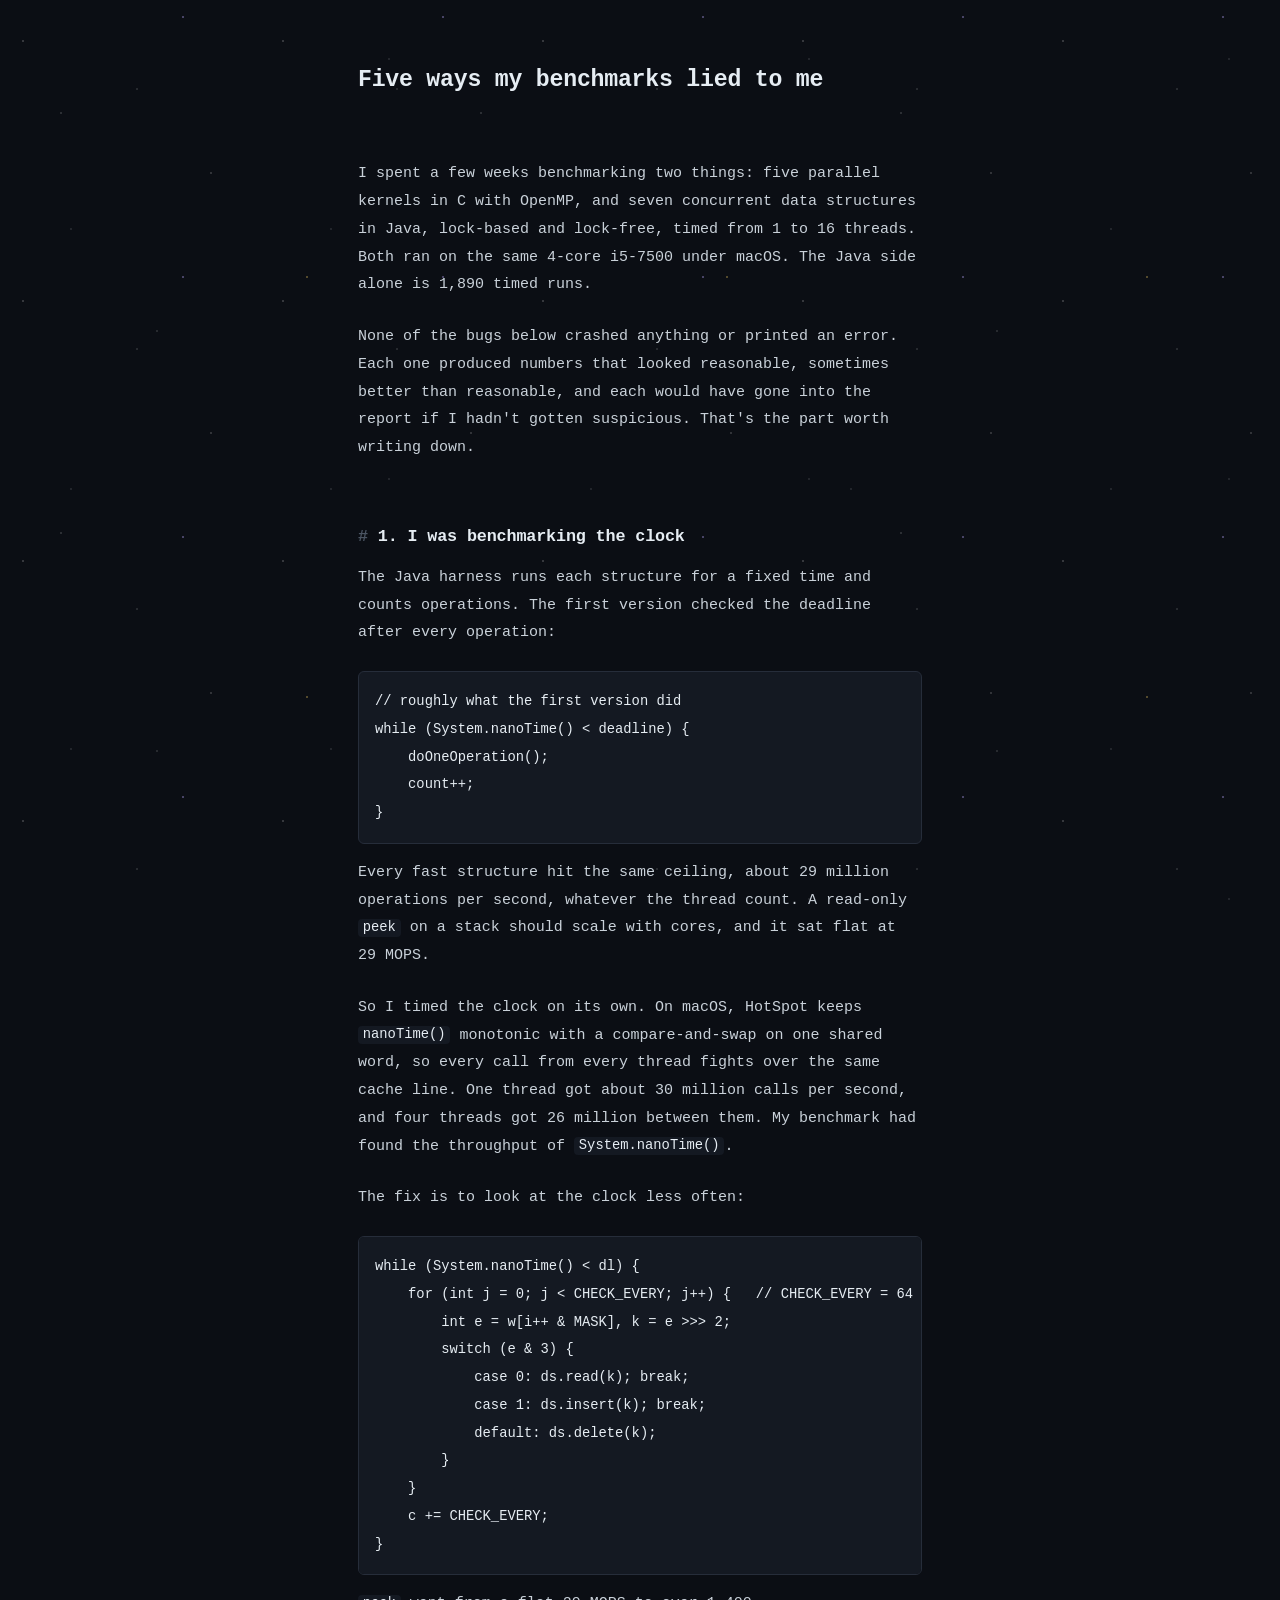
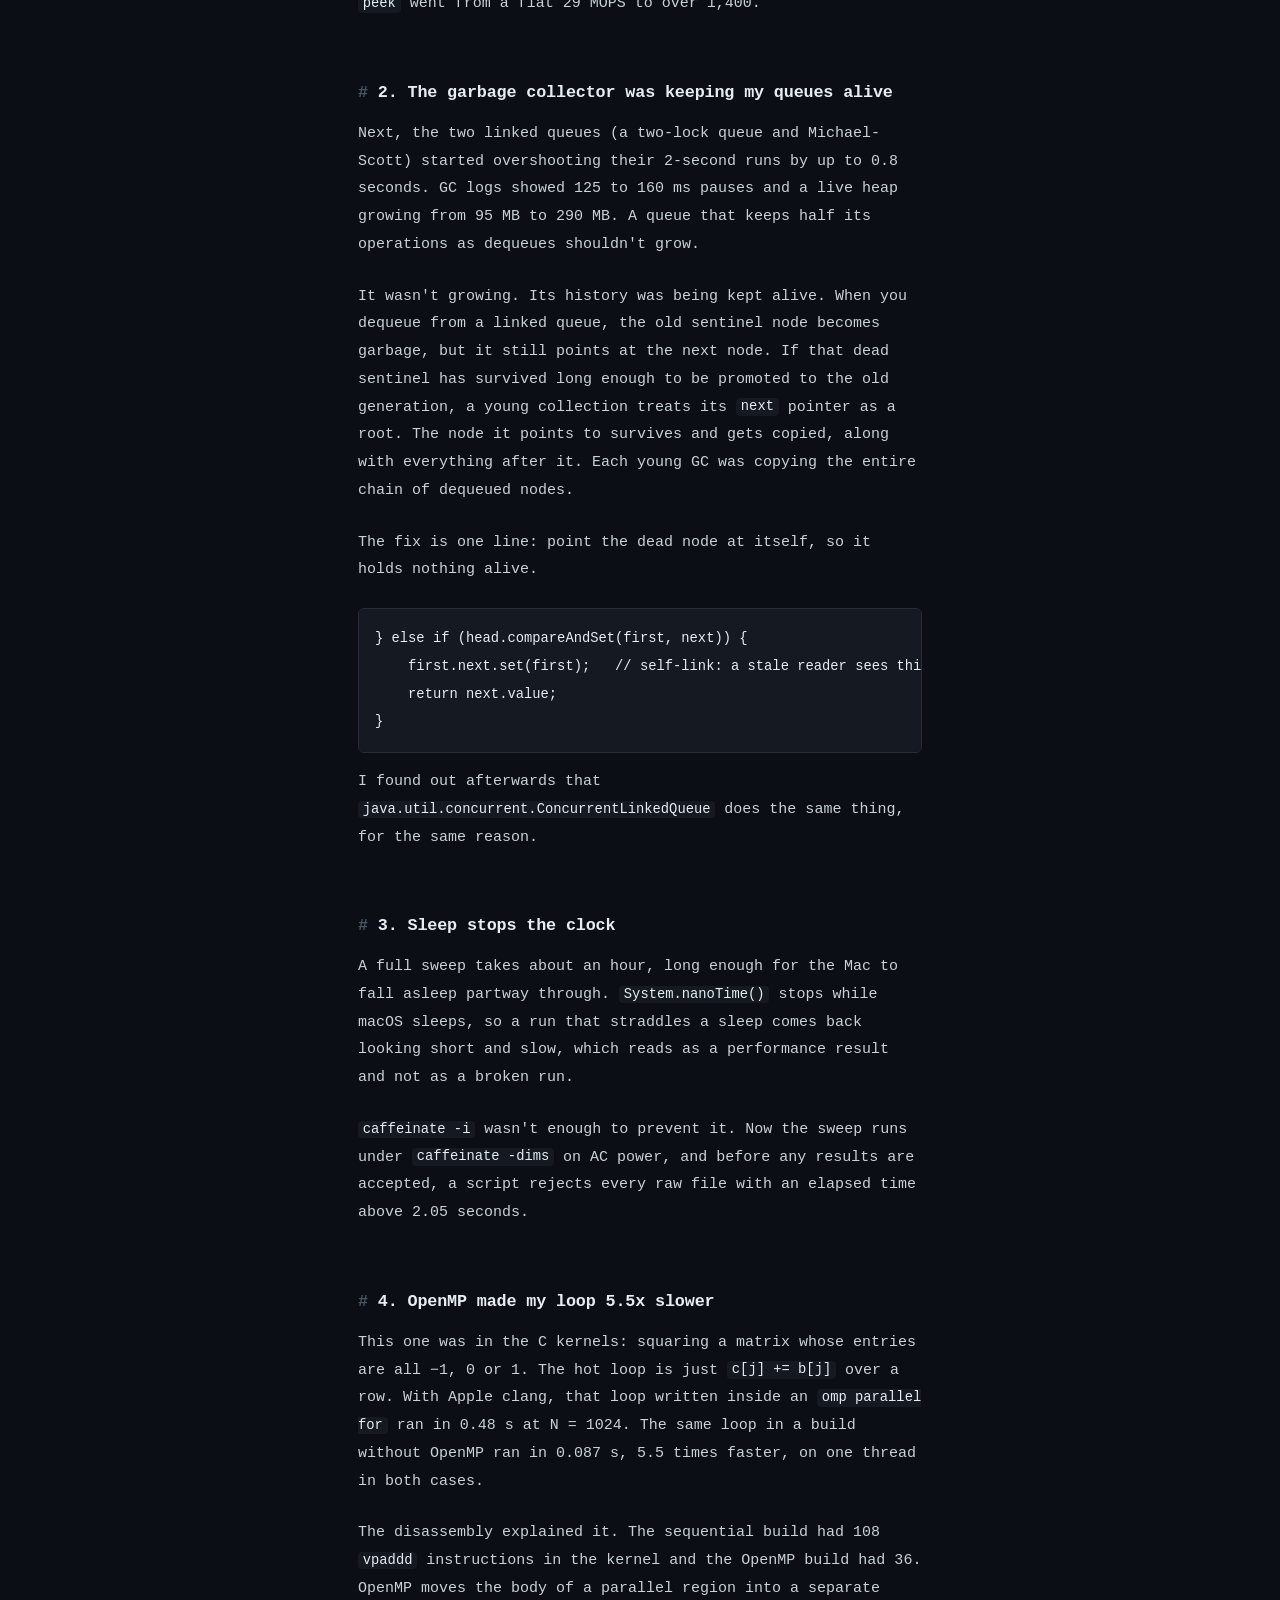
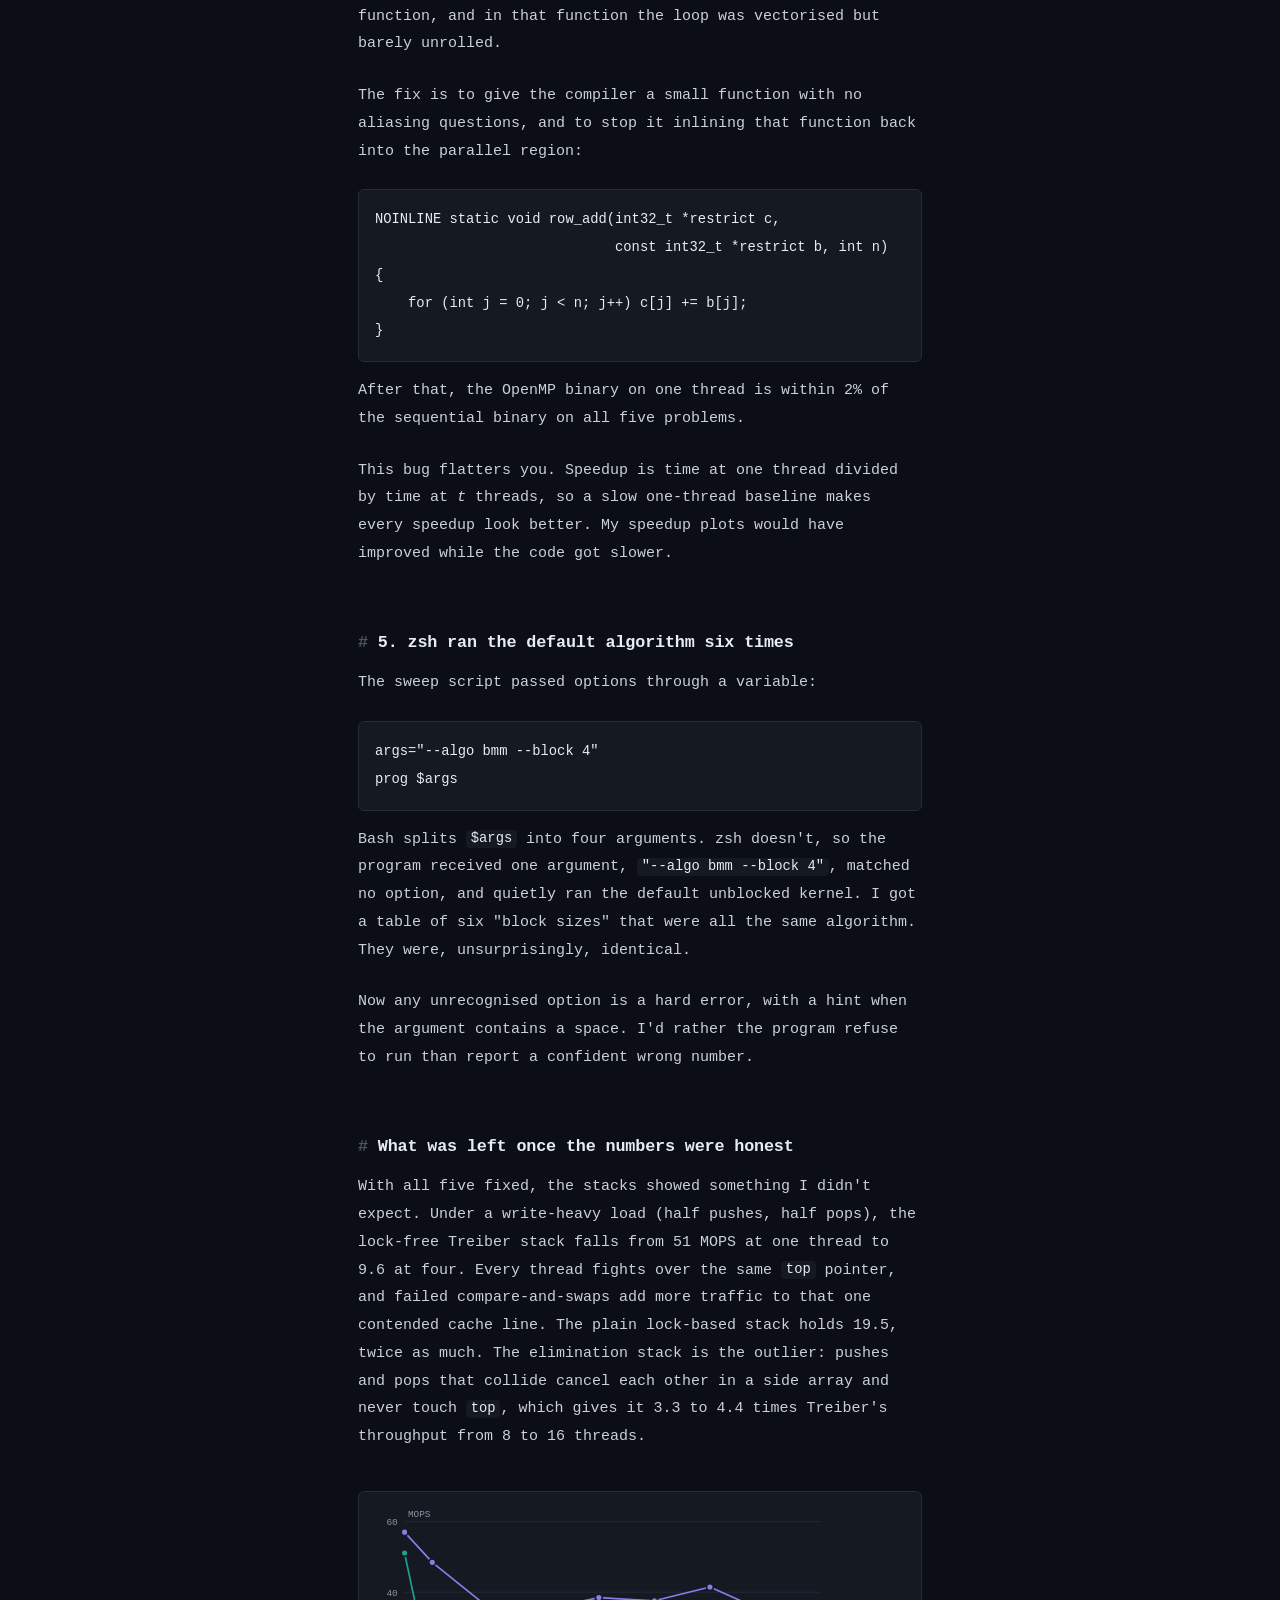
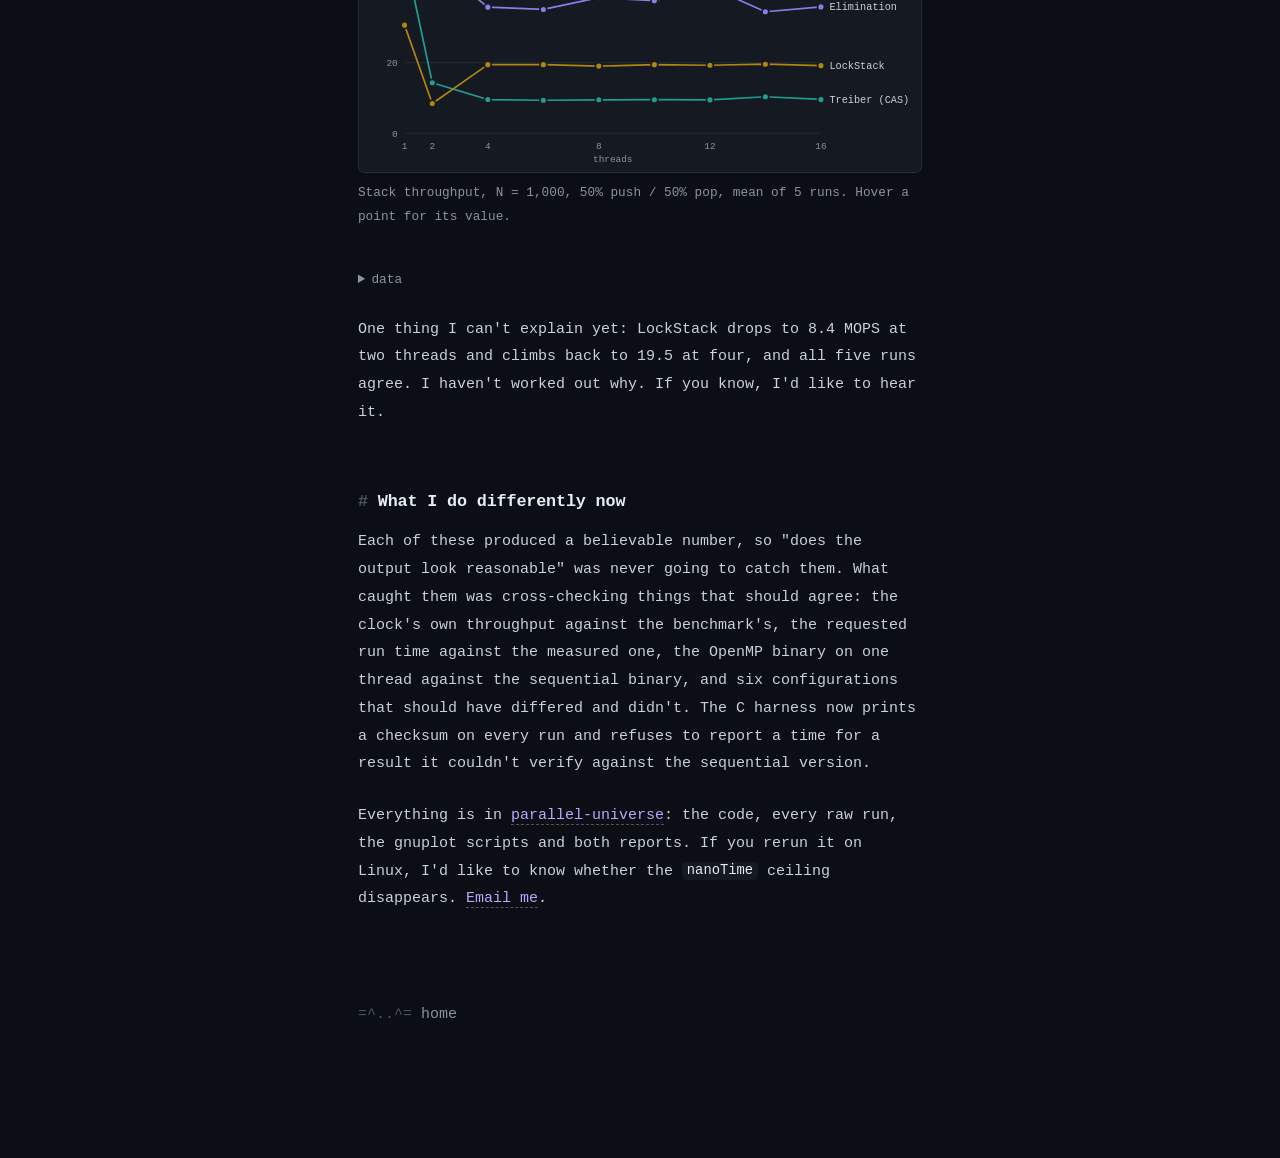
==== writing/benchmarks-lied/index.html @ b764c8d0 "rewrite posts from repos, add benchmarks post" ====
<!doctype html>
<html lang="en">
<head>
<meta charset="utf-8">
<meta name="viewport" content="width=device-width,initial-scale=1">
<title>Five ways my benchmarks lied to me</title>
<link rel="stylesheet" href="../../style.css">
</head>
<body>
<main><article>
<h1>Five ways my benchmarks lied to me</h1>
<p>I spent a few weeks benchmarking two things: five parallel kernels in C with OpenMP, and seven concurrent data structures in Java, lock-based and lock-free, timed from 1 to 16 threads. Both ran on the same 4-core i5-7500 under macOS. The Java side alone is 1,890 timed runs.</p>
<p>None of the bugs below crashed anything or printed an error. Each one produced numbers that looked reasonable, sometimes better than reasonable, and each would have gone into the report if I hadn't gotten suspicious. That's the part worth writing down.</p>

<h2>1. I was benchmarking the clock</h2>
<p>The Java harness runs each structure for a fixed time and counts operations. The first version checked the deadline after every operation:</p>
<pre><code>// roughly what the first version did
while (System.nanoTime() &lt; deadline) {
    doOneOperation();
    count++;
}</code></pre>
<p>Every fast structure hit the same ceiling, about 29 million operations per second, whatever the thread count. A read-only <code>peek</code> on a stack should scale with cores, and it sat flat at 29 MOPS.</p>
<p>So I timed the clock on its own. On macOS, HotSpot keeps <code>nanoTime()</code> monotonic with a compare-and-swap on one shared word, so every call from every thread fights over the same cache line. One thread got about 30 million calls per second, and four threads got 26 million between them. My benchmark had found the throughput of <code>System.nanoTime()</code>.</p>
<p>The fix is to look at the clock less often:</p>
<pre><code>while (System.nanoTime() &lt; dl) {
    for (int j = 0; j &lt; CHECK_EVERY; j++) {   // CHECK_EVERY = 64
        int e = w[i++ &amp; MASK], k = e &gt;&gt;&gt; 2;
        switch (e &amp; 3) {
            case 0: ds.read(k); break;
            case 1: ds.insert(k); break;
            default: ds.delete(k);
        }
    }
    c += CHECK_EVERY;
}</code></pre>
<p><code>peek</code> went from a flat 29 MOPS to over 1,400.</p>

<h2>2. The garbage collector was keeping my queues alive</h2>
<p>Next, the two linked queues (a two-lock queue and Michael-Scott) started overshooting their 2-second runs by up to 0.8 seconds. GC logs showed 125 to 160 ms pauses and a live heap growing from 95 MB to 290 MB. A queue that keeps half its operations as dequeues shouldn't grow.</p>
<p>It wasn't growing. Its history was being kept alive. When you dequeue from a linked queue, the old sentinel node becomes garbage, but it still points at the next node. If that dead sentinel has survived long enough to be promoted to the old generation, a young collection treats its <code>next</code> pointer as a root. The node it points to survives and gets copied, along with everything after it. Each young GC was copying the entire chain of dequeued nodes.</p>
<p>The fix is one line: point the dead node at itself, so it holds nothing alive.</p>
<pre><code>} else if (head.compareAndSet(first, next)) {
    first.next.set(first);   // self-link: a stale reader sees this and fails its head check
    return next.value;
}</code></pre>
<p>I found out afterwards that <code>java.util.concurrent.ConcurrentLinkedQueue</code> does the same thing, for the same reason.</p>

<h2>3. Sleep stops the clock</h2>
<p>A full sweep takes about an hour, long enough for the Mac to fall asleep partway through. <code>System.nanoTime()</code> stops while macOS sleeps, so a run that straddles a sleep comes back looking short and slow, which reads as a performance result and not as a broken run.</p>
<p><code>caffeinate -i</code> wasn't enough to prevent it. Now the sweep runs under <code>caffeinate -dims</code> on AC power, and before any results are accepted, a script rejects every raw file with an elapsed time above 2.05 seconds.</p>

<h2>4. OpenMP made my loop 5.5x slower</h2>
<p>This one was in the C kernels: squaring a matrix whose entries are all −1, 0 or 1. The hot loop is just <code>c[j] += b[j]</code> over a row. With Apple clang, that loop written inside an <code>omp parallel for</code> ran in 0.48 s at N = 1024. The same loop in a build without OpenMP ran in 0.087 s, 5.5 times faster, on one thread in both cases.</p>
<p>The disassembly explained it. The sequential build had 108 <code>vpaddd</code> instructions in the kernel and the OpenMP build had 36. OpenMP moves the body of a parallel region into a separate function, and in that function the loop was vectorised but barely unrolled.</p>
<p>The fix is to give the compiler a small function with no aliasing questions, and to stop it inlining that function back into the parallel region:</p>
<pre><code>NOINLINE static void row_add(int32_t *restrict c,
                             const int32_t *restrict b, int n)
{
    for (int j = 0; j &lt; n; j++) c[j] += b[j];
}</code></pre>
<p>After that, the OpenMP binary on one thread is within 2% of the sequential binary on all five problems.</p>
<p>This bug flatters you. Speedup is time at one thread divided by time at <em>t</em> threads, so a slow one-thread baseline makes every speedup look better. My speedup plots would have improved while the code got slower.</p>

<h2>5. zsh ran the default algorithm six times</h2>
<p>The sweep script passed options through a variable:</p>
<pre><code>args="--algo bmm --block 4"
prog $args</code></pre>
<p>Bash splits <code>$args</code> into four arguments. zsh doesn't, so the program received one argument, <code>"--algo bmm --block 4"</code>, matched no option, and quietly ran the default unblocked kernel. I got a table of six "block sizes" that were all the same algorithm. They were, unsurprisingly, identical.</p>
<p>Now any unrecognised option is a hard error, with a hint when the argument contains a space. I'd rather the program refuse to run than report a confident wrong number.</p>

<h2>What was left once the numbers were honest</h2>
<p>With all five fixed, the stacks showed something I didn't expect. Under a write-heavy load (half pushes, half pops), the lock-free Treiber stack falls from 51 MOPS at one thread to 9.6 at four. Every thread fights over the same <code>top</code> pointer, and failed compare-and-swaps add more traffic to that one contended cache line. The plain lock-based stack holds 19.5, twice as much. The elimination stack is the outlier: pushes and pops that collide cancel each other in a side array and never touch <code>top</code>, which gives it 3.3 to 4.4 times Treiber's throughput from 8 to 16 threads.</p>
<figure class="chart">
<svg viewBox="0 0 640 300" role="img" aria-labelledby="ct"><title id="ct">Throughput in MOPS against thread count, N = 1000, 50% push 50% pop</title>
<line x1="44" x2="532" y1="264.0" y2="264.0" class="g"/><text x="36" y="268.0" text-anchor="end" class="ax">0</text>
<line x1="44" x2="532" y1="181.3" y2="181.3" class="g"/><text x="36" y="185.3" text-anchor="end" class="ax">20</text>
<line x1="44" x2="532" y1="98.7" y2="98.7" class="g"/><text x="36" y="102.7" text-anchor="end" class="ax">40</text>
<line x1="44" x2="532" y1="16.0" y2="16.0" class="g"/><text x="36" y="20.0" text-anchor="end" class="ax">60</text>
<text x="44.0" y="282" text-anchor="middle" class="ax">1</text>
<text x="76.5" y="282" text-anchor="middle" class="ax">2</text>
<text x="141.6" y="282" text-anchor="middle" class="ax">4</text>
<text x="271.7" y="282" text-anchor="middle" class="ax">8</text>
<text x="401.9" y="282" text-anchor="middle" class="ax">12</text>
<text x="532.0" y="282" text-anchor="middle" class="ax">16</text>
<text x="288" y="298" text-anchor="middle" class="ax">threads</text>
<text x="48" y="10" class="ax">MOPS</text>
<polyline fill="none" stroke="#1f9e8f" stroke-width="2" stroke-linejoin="round" points="44.0,52.7 76.5,204.8 141.6,224.5 206.7,225.3 271.7,224.8 336.8,224.7 401.9,224.9 466.9,221.2 532.0,224.4"/>
<circle cx="44.0" cy="52.7" r="4" fill="#1f9e8f" stroke="#141922" stroke-width="2"><title>Treiber (CAS), 1 threads: 51.1 MOPS</title></circle>
<circle cx="76.5" cy="204.8" r="4" fill="#1f9e8f" stroke="#141922" stroke-width="2"><title>Treiber (CAS), 2 threads: 14.3 MOPS</title></circle>
<circle cx="141.6" cy="224.5" r="4" fill="#1f9e8f" stroke="#141922" stroke-width="2"><title>Treiber (CAS), 4 threads: 9.6 MOPS</title></circle>
<circle cx="206.7" cy="225.3" r="4" fill="#1f9e8f" stroke="#141922" stroke-width="2"><title>Treiber (CAS), 6 threads: 9.4 MOPS</title></circle>
<circle cx="271.7" cy="224.8" r="4" fill="#1f9e8f" stroke="#141922" stroke-width="2"><title>Treiber (CAS), 8 threads: 9.5 MOPS</title></circle>
<circle cx="336.8" cy="224.7" r="4" fill="#1f9e8f" stroke="#141922" stroke-width="2"><title>Treiber (CAS), 10 threads: 9.5 MOPS</title></circle>
<circle cx="401.9" cy="224.9" r="4" fill="#1f9e8f" stroke="#141922" stroke-width="2"><title>Treiber (CAS), 12 threads: 9.5 MOPS</title></circle>
<circle cx="466.9" cy="221.2" r="4" fill="#1f9e8f" stroke="#141922" stroke-width="2"><title>Treiber (CAS), 14 threads: 10.3 MOPS</title></circle>
<circle cx="532.0" cy="224.4" r="4" fill="#1f9e8f" stroke="#141922" stroke-width="2"><title>Treiber (CAS), 16 threads: 9.6 MOPS</title></circle>
<text x="542.0" y="228.4" class="dl">Treiber (CAS)</text>
<polyline fill="none" stroke="#b0860f" stroke-width="2" stroke-linejoin="round" points="44.0,137.3 76.5,229.2 141.6,183.6 206.7,183.6 271.7,185.3 336.8,183.6 401.9,184.3 466.9,183.1 532.0,184.8"/>
<circle cx="44.0" cy="137.3" r="4" fill="#b0860f" stroke="#141922" stroke-width="2"><title>LockStack, 1 threads: 30.7 MOPS</title></circle>
<circle cx="76.5" cy="229.2" r="4" fill="#b0860f" stroke="#141922" stroke-width="2"><title>LockStack, 2 threads: 8.4 MOPS</title></circle>
<circle cx="141.6" cy="183.6" r="4" fill="#b0860f" stroke="#141922" stroke-width="2"><title>LockStack, 4 threads: 19.5 MOPS</title></circle>
<circle cx="206.7" cy="183.6" r="4" fill="#b0860f" stroke="#141922" stroke-width="2"><title>LockStack, 6 threads: 19.5 MOPS</title></circle>
<circle cx="271.7" cy="185.3" r="4" fill="#b0860f" stroke="#141922" stroke-width="2"><title>LockStack, 8 threads: 19.0 MOPS</title></circle>
<circle cx="336.8" cy="183.6" r="4" fill="#b0860f" stroke="#141922" stroke-width="2"><title>LockStack, 10 threads: 19.5 MOPS</title></circle>
<circle cx="401.9" cy="184.3" r="4" fill="#b0860f" stroke="#141922" stroke-width="2"><title>LockStack, 12 threads: 19.3 MOPS</title></circle>
<circle cx="466.9" cy="183.1" r="4" fill="#b0860f" stroke="#141922" stroke-width="2"><title>LockStack, 14 threads: 19.6 MOPS</title></circle>
<circle cx="532.0" cy="184.8" r="4" fill="#b0860f" stroke="#141922" stroke-width="2"><title>LockStack, 16 threads: 19.2 MOPS</title></circle>
<text x="542.0" y="188.8" class="dl">LockStack</text>
<polyline fill="none" stroke="#8f7be8" stroke-width="2" stroke-linejoin="round" points="44.0,28.3 76.5,63.7 141.6,116.2 206.7,118.9 271.7,105.0 336.8,108.7 401.9,92.6 466.9,121.6 532.0,115.9"/>
<circle cx="44.0" cy="28.3" r="4" fill="#8f7be8" stroke="#141922" stroke-width="2"><title>Elimination, 1 threads: 57.0 MOPS</title></circle>
<circle cx="76.5" cy="63.7" r="4" fill="#8f7be8" stroke="#141922" stroke-width="2"><title>Elimination, 2 threads: 48.5 MOPS</title></circle>
<circle cx="141.6" cy="116.2" r="4" fill="#8f7be8" stroke="#141922" stroke-width="2"><title>Elimination, 4 threads: 35.8 MOPS</title></circle>
<circle cx="206.7" cy="118.9" r="4" fill="#8f7be8" stroke="#141922" stroke-width="2"><title>Elimination, 6 threads: 35.1 MOPS</title></circle>
<circle cx="271.7" cy="105.0" r="4" fill="#8f7be8" stroke="#141922" stroke-width="2"><title>Elimination, 8 threads: 38.5 MOPS</title></circle>
<circle cx="336.8" cy="108.7" r="4" fill="#8f7be8" stroke="#141922" stroke-width="2"><title>Elimination, 10 threads: 37.6 MOPS</title></circle>
<circle cx="401.9" cy="92.6" r="4" fill="#8f7be8" stroke="#141922" stroke-width="2"><title>Elimination, 12 threads: 41.5 MOPS</title></circle>
<circle cx="466.9" cy="121.6" r="4" fill="#8f7be8" stroke="#141922" stroke-width="2"><title>Elimination, 14 threads: 34.4 MOPS</title></circle>
<circle cx="532.0" cy="115.9" r="4" fill="#8f7be8" stroke="#141922" stroke-width="2"><title>Elimination, 16 threads: 35.8 MOPS</title></circle>
<text x="542.0" y="119.9" class="dl">Elimination</text>
</svg>
<figcaption>Stack throughput, N = 1,000, 50% push / 50% pop, mean of 5 runs. Hover a point for its value.</figcaption>
</figure>
<details><summary>data</summary>
<table><tr><th>threads</th><th>Treiber (CAS)</th><th>LockStack</th><th>Elimination</th></tr>
<tr><td>1</td><td>51.1</td><td>30.7</td><td>57.0</td></tr>
<tr><td>2</td><td>14.3</td><td>8.4</td><td>48.5</td></tr>
<tr><td>4</td><td>9.6</td><td>19.5</td><td>35.8</td></tr>
<tr><td>6</td><td>9.4</td><td>19.5</td><td>35.1</td></tr>
<tr><td>8</td><td>9.5</td><td>19.0</td><td>38.5</td></tr>
<tr><td>10</td><td>9.5</td><td>19.5</td><td>37.6</td></tr>
<tr><td>12</td><td>9.5</td><td>19.3</td><td>41.5</td></tr>
<tr><td>14</td><td>10.3</td><td>19.6</td><td>34.4</td></tr>
<tr><td>16</td><td>9.6</td><td>19.2</td><td>35.8</td></tr>
</table>
</details>
<p>One thing I can't explain yet: LockStack drops to 8.4 MOPS at two threads and climbs back to 19.5 at four, and all five runs agree. I haven't worked out why. If you know, I'd like to hear it.</p>

<h2>What I do differently now</h2>
<p>Each of these produced a believable number, so "does the output look reasonable" was never going to catch them. What caught them was cross-checking things that should agree: the clock's own throughput against the benchmark's, the requested run time against the measured one, the OpenMP binary on one thread against the sequential binary, and six configurations that should have differed and didn't. The C harness now prints a checksum on every run and refuses to report a time for a result it couldn't verify against the sequential version.</p>
<p>Everything is in <a href="https://github.com/brightyorcerf/parallel-universe">parallel-universe</a>: the code, every raw run, the gnuplot scripts and both reports. If you rerun it on Linux, I'd like to know whether the <code>nanoTime</code> ceiling disappears. <a href="mailto:thetejaansh@gmail.com">Email me</a>.</p>
<a class="back" href="../../">home</a>
</article></main>
</body>
</html>
---- style.css ----
:root{
  --void:#0b0e14;--panel:#141922;--rule:#262d3a;
  --ink:#c9d1d9;--quiet:#8b949e;--faint:#4b5563;
  --link:#b9a7ff;--star:#f2cc60;
  --mono:ui-monospace,SFMono-Regular,"JetBrains Mono",Menlo,Consolas,monospace;
  --space-1:.5rem;--space-2:1rem;--space-3:1.5rem;--space-4:2.5rem;--space-5:4rem;
  color-scheme:dark;
}
*{box-sizing:border-box}
html{background:var(--void)}
body{max-width:68ch;margin:0 auto;padding:var(--space-5) var(--space-3) calc(var(--space-5)*2);color:var(--ink);font:15px/1.85 var(--mono)}
::selection{background:var(--link);color:var(--void)}

/* starfield: two tiled dot layers, slow twinkle */
body::before,body::after{content:"";position:fixed;inset:0;z-index:-1;pointer-events:none}
body::before{
  background-image:
    radial-gradient(1px 1px at 23px 41px,#fff9,transparent),
    radial-gradient(1px 1px at 137px 89px,#fff6,transparent),
    radial-gradient(1px 1px at 211px 173px,#fff8,transparent),
    radial-gradient(1px 1px at 71px 229px,#fff5,transparent),
    radial-gradient(1.5px 1.5px at 183px 17px,#b9a7ffaa,transparent);
  background-size:260px 260px;animation:twinkle 7s ease-in-out infinite alternate}
body::after{
  background-image:
    radial-gradient(1px 1px at 61px 113px,#fff7,transparent),
    radial-gradient(1.5px 1.5px at 307px 277px,#f2cc6099,transparent),
    radial-gradient(1px 1px at 389px 59px,#fff5,transparent),
    radial-gradient(1px 1px at 157px 331px,#fff6,transparent);
  background-size:420px 420px;animation:twinkle 11s ease-in-out -4s infinite alternate}
@keyframes twinkle{from{opacity:.35}to{opacity:1}}

a{color:var(--link);text-decoration:none;border-bottom:1px dashed var(--faint)}
a:hover{color:var(--star);border-bottom-color:var(--star)}
a:focus-visible{outline:1px solid var(--star);outline-offset:3px}
p{margin:0 0 var(--space-3)}
h1,h2,h3{font-weight:600;line-height:1.3;letter-spacing:-.01em;color:#e6edf3}
h1{margin:0 0 var(--space-5);font-size:1.45rem;line-height:1.4}
h2{margin:var(--space-5) 0 var(--space-2);font-size:1.05rem}
h2:before{content:"# ";color:var(--faint)}
ul,ol{padding-left:var(--space-3)}
li{margin:0 0 var(--space-2)}
li::marker{color:var(--faint)}

/* home */
.sky{margin:0 0 var(--space-5);padding:var(--space-4) var(--space-3);background:var(--panel);border:1px solid var(--rule);border-radius:8px;overflow:hidden;font-size:min(8.6px,1.35vw);line-height:1.25;color:var(--ink)}
.star{color:var(--star);text-shadow:0 0 6px var(--star);animation:twinkle 2.4s ease-in-out infinite alternate}
.home h1{font-size:1.6rem;margin-bottom:var(--space-2)}
.home h2{margin-top:var(--space-5)}
.home h1:before{content:"~/";color:var(--faint)}
.links{display:flex;flex-wrap:wrap;gap:var(--space-1) var(--space-3);margin-bottom:var(--space-5)}
.home ol{list-style:none;margin:var(--space-1) 0 var(--space-3);padding:0}
.home li{display:grid;grid-template-columns:auto minmax(0,1fr) auto;gap:var(--space-2);align-items:baseline;margin:var(--space-3) 0}
.home li:before{content:"✦";color:var(--faint);font-size:.7em}
.home li a{justify-self:start}
.home li:hover:before{color:var(--star)}
.date{color:var(--quiet);white-space:nowrap;font-size:.85em;font-variant-numeric:tabular-nums}

/* articles */
code,pre{font-family:var(--mono)}
code{font-size:.92em;color:#e6edf3;background:var(--panel);padding:.1em .35em;border-radius:4px}
pre{overflow:auto;padding:var(--space-2);background:var(--panel);border:1px solid var(--rule);border-radius:6px}
pre code{background:none;padding:0}
table{border-collapse:collapse;margin:var(--space-3) 0 var(--space-4);width:100%;font-size:.92em}
th,td{text-align:left;padding:.6em .8em;border-bottom:1px solid var(--rule)}
th{color:var(--quiet);font-weight:400}
td{font-variant-numeric:tabular-nums}
blockquote{margin:var(--space-3) 0;padding-left:var(--space-2);border-left:2px solid var(--link);color:var(--quiet)}
hr{border:0;border-top:1px dashed var(--rule);margin:var(--space-4) 0}
.back{display:inline-block;margin-top:var(--space-5);color:var(--quiet);border:0}
.back:before{content:"=^..^=  ";color:var(--faint)}

/* charts */
figure{margin:var(--space-4) 0}
.chart svg{display:block;width:100%;height:auto;background:var(--panel);border:1px solid var(--rule);border-radius:6px;padding:var(--space-2) var(--space-1) var(--space-1)}
.chart .g{stroke:var(--rule);stroke-width:1}
.chart .ax{fill:var(--quiet);font:11px var(--mono)}
.chart .dl{fill:var(--ink);font:12px var(--mono)}
.chart circle:hover{r:6}
figcaption{margin-top:var(--space-1);color:var(--quiet);font-size:.85em}
details{margin:0 0 var(--space-3)}
summary{cursor:pointer;color:var(--quiet);font-size:.85em}
summary:hover{color:var(--star)}

@media(max-width:640px){
  :root{--space-4:2rem;--space-5:3rem}
  body{padding:var(--space-5) 1.25rem var(--space-5);font-size:14px;line-height:1.8}
  .sky{margin-bottom:var(--space-4);padding:var(--space-3) var(--space-1);font-size:1.4vw;border-radius:6px}
  .links{margin-bottom:var(--space-4)}
  h1{margin-bottom:var(--space-4);font-size:1.25rem}
  .home li{grid-template-columns:auto minmax(0,1fr);row-gap:.15rem;margin:var(--space-3) 0}
  .date{grid-column:2}
  th,td{padding:.5em .5em}
  pre{font-size:12px}
  table{display:block;overflow-x:auto;white-space:nowrap}
}
@media(prefers-reduced-motion:reduce){
  body::before,body::after,.star{animation:none}
}
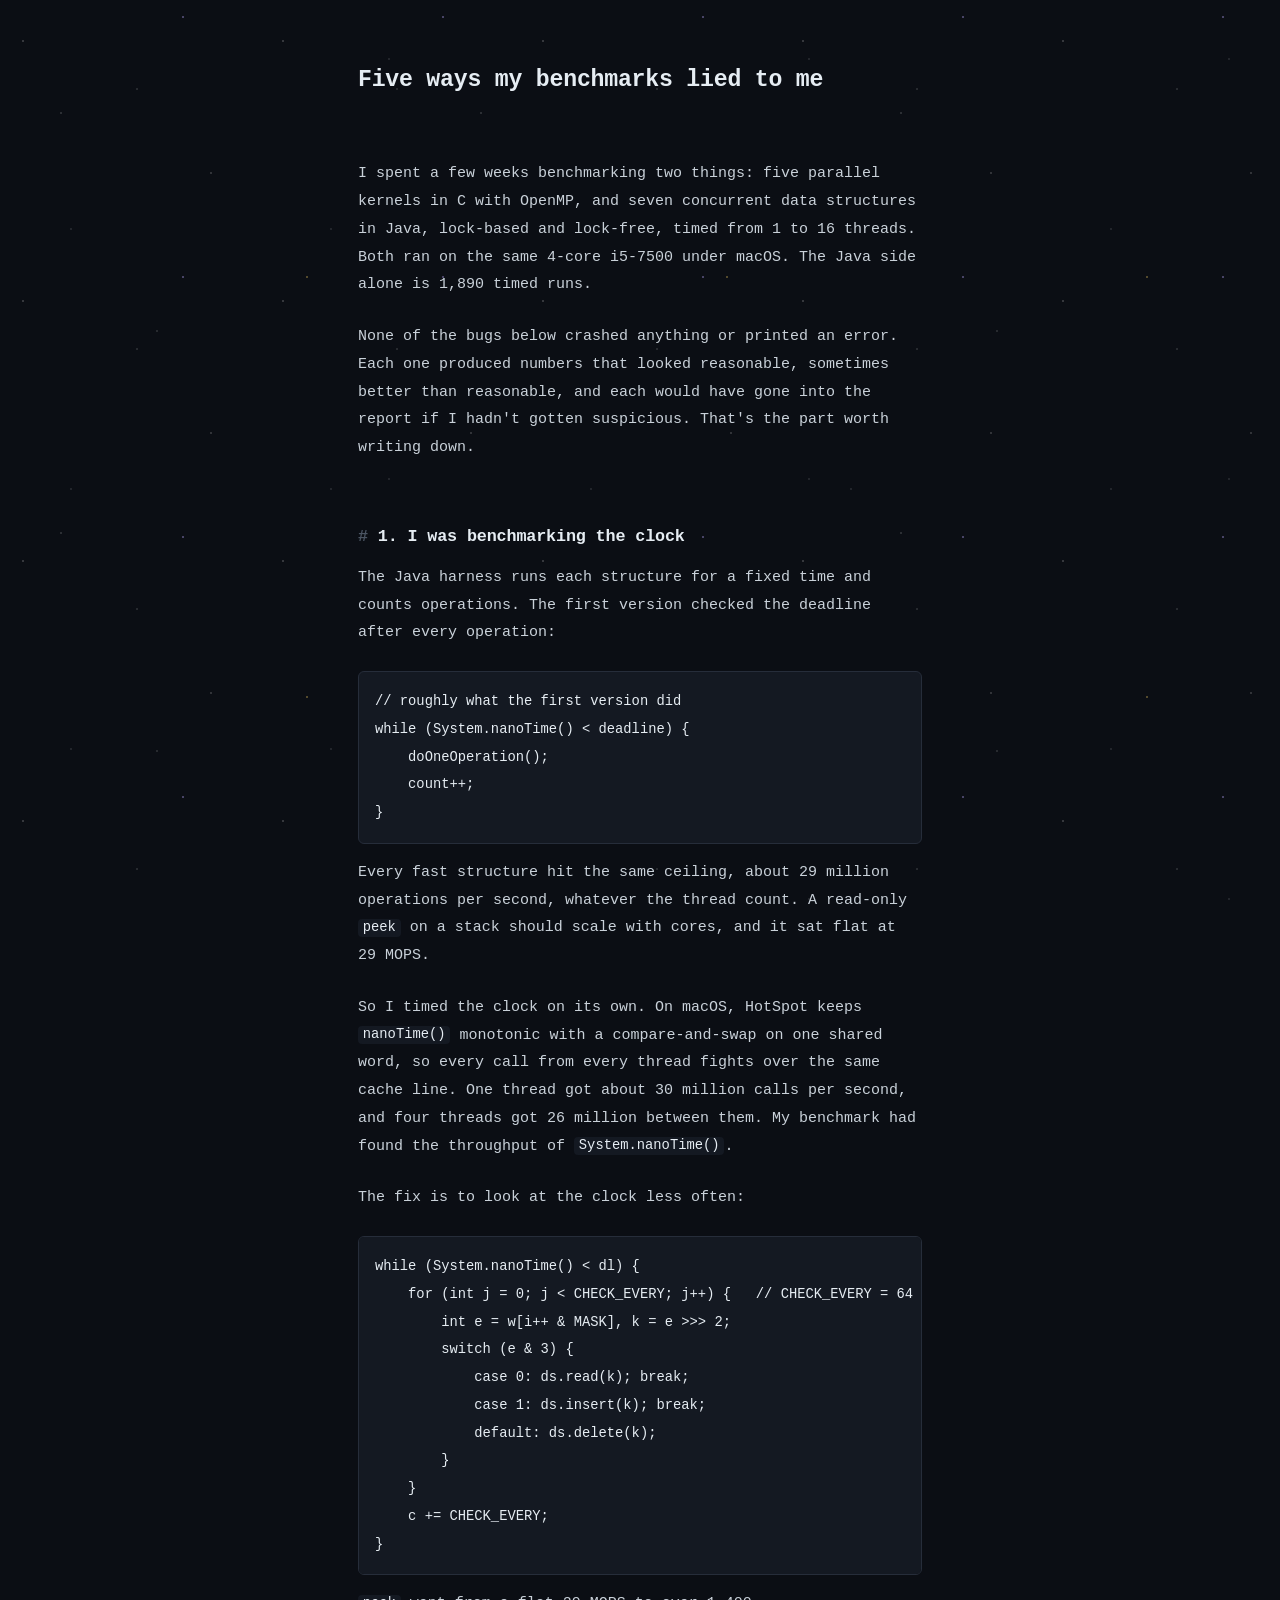
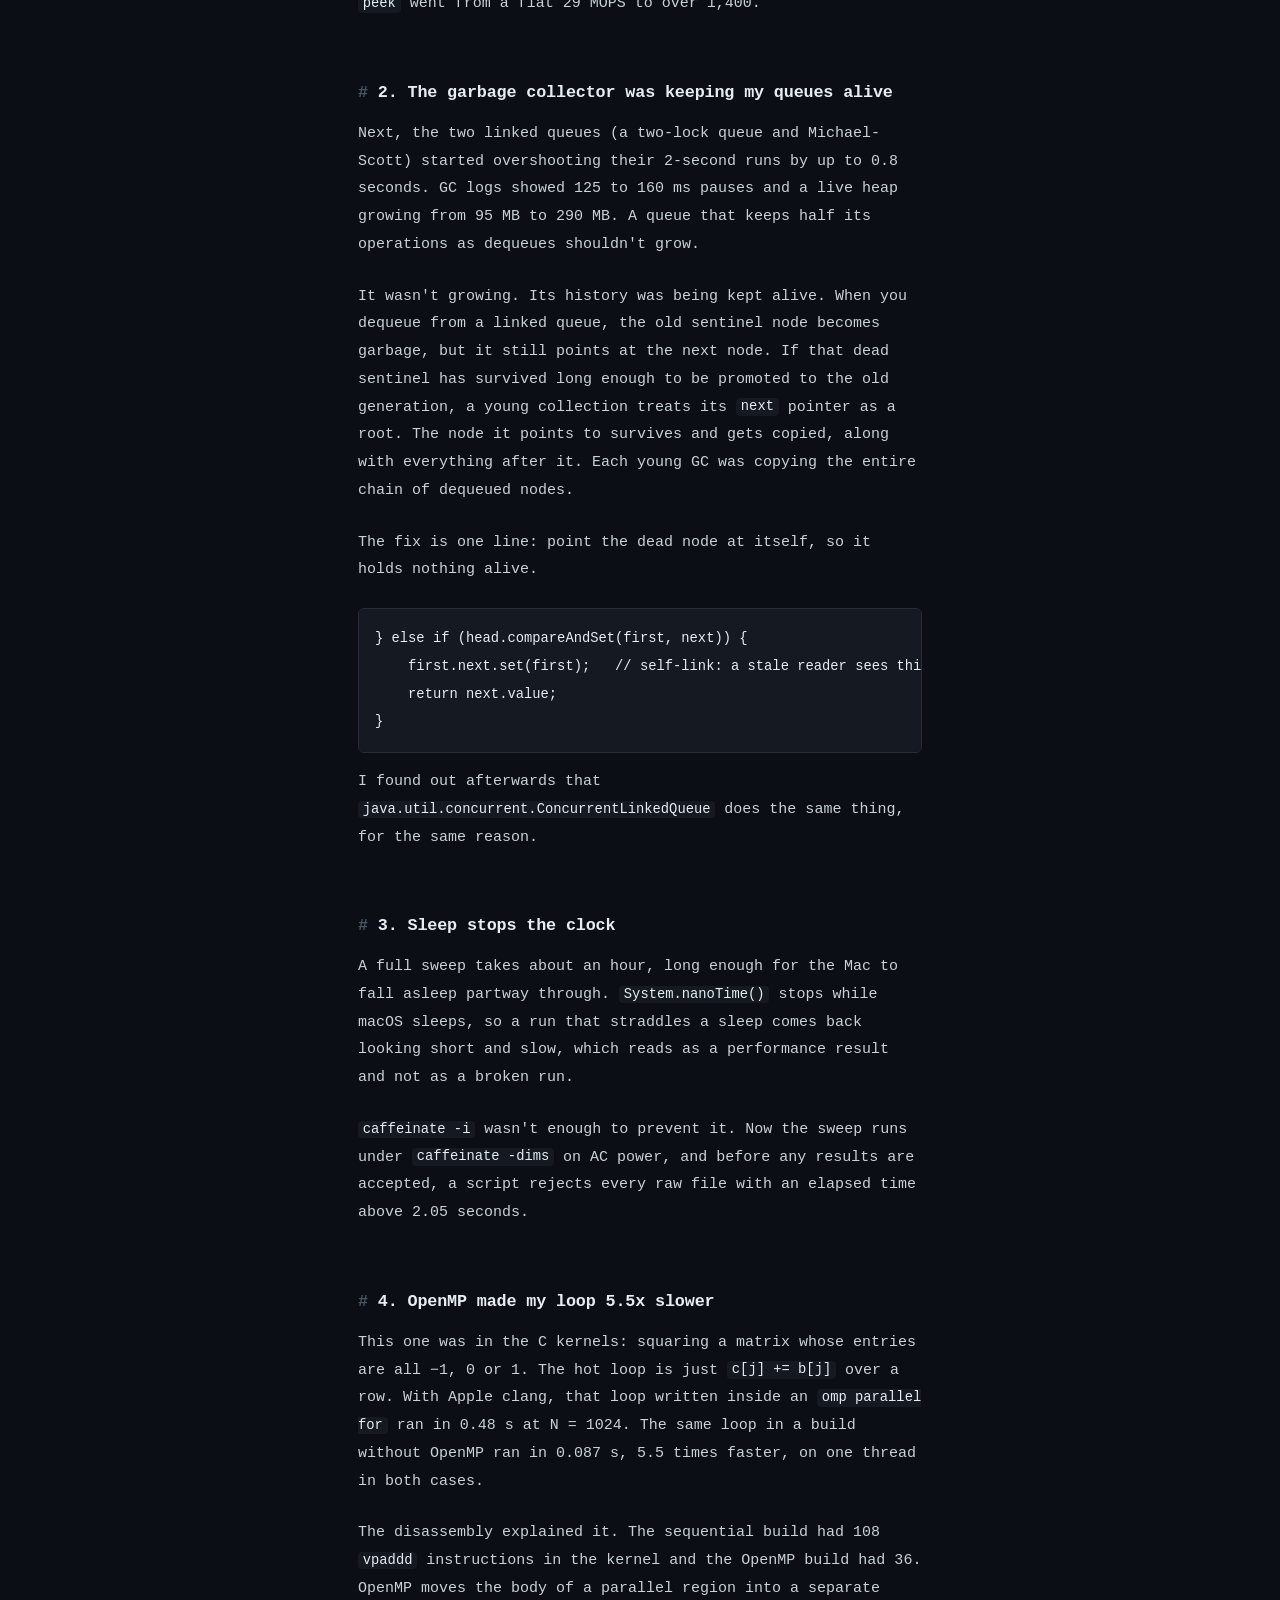
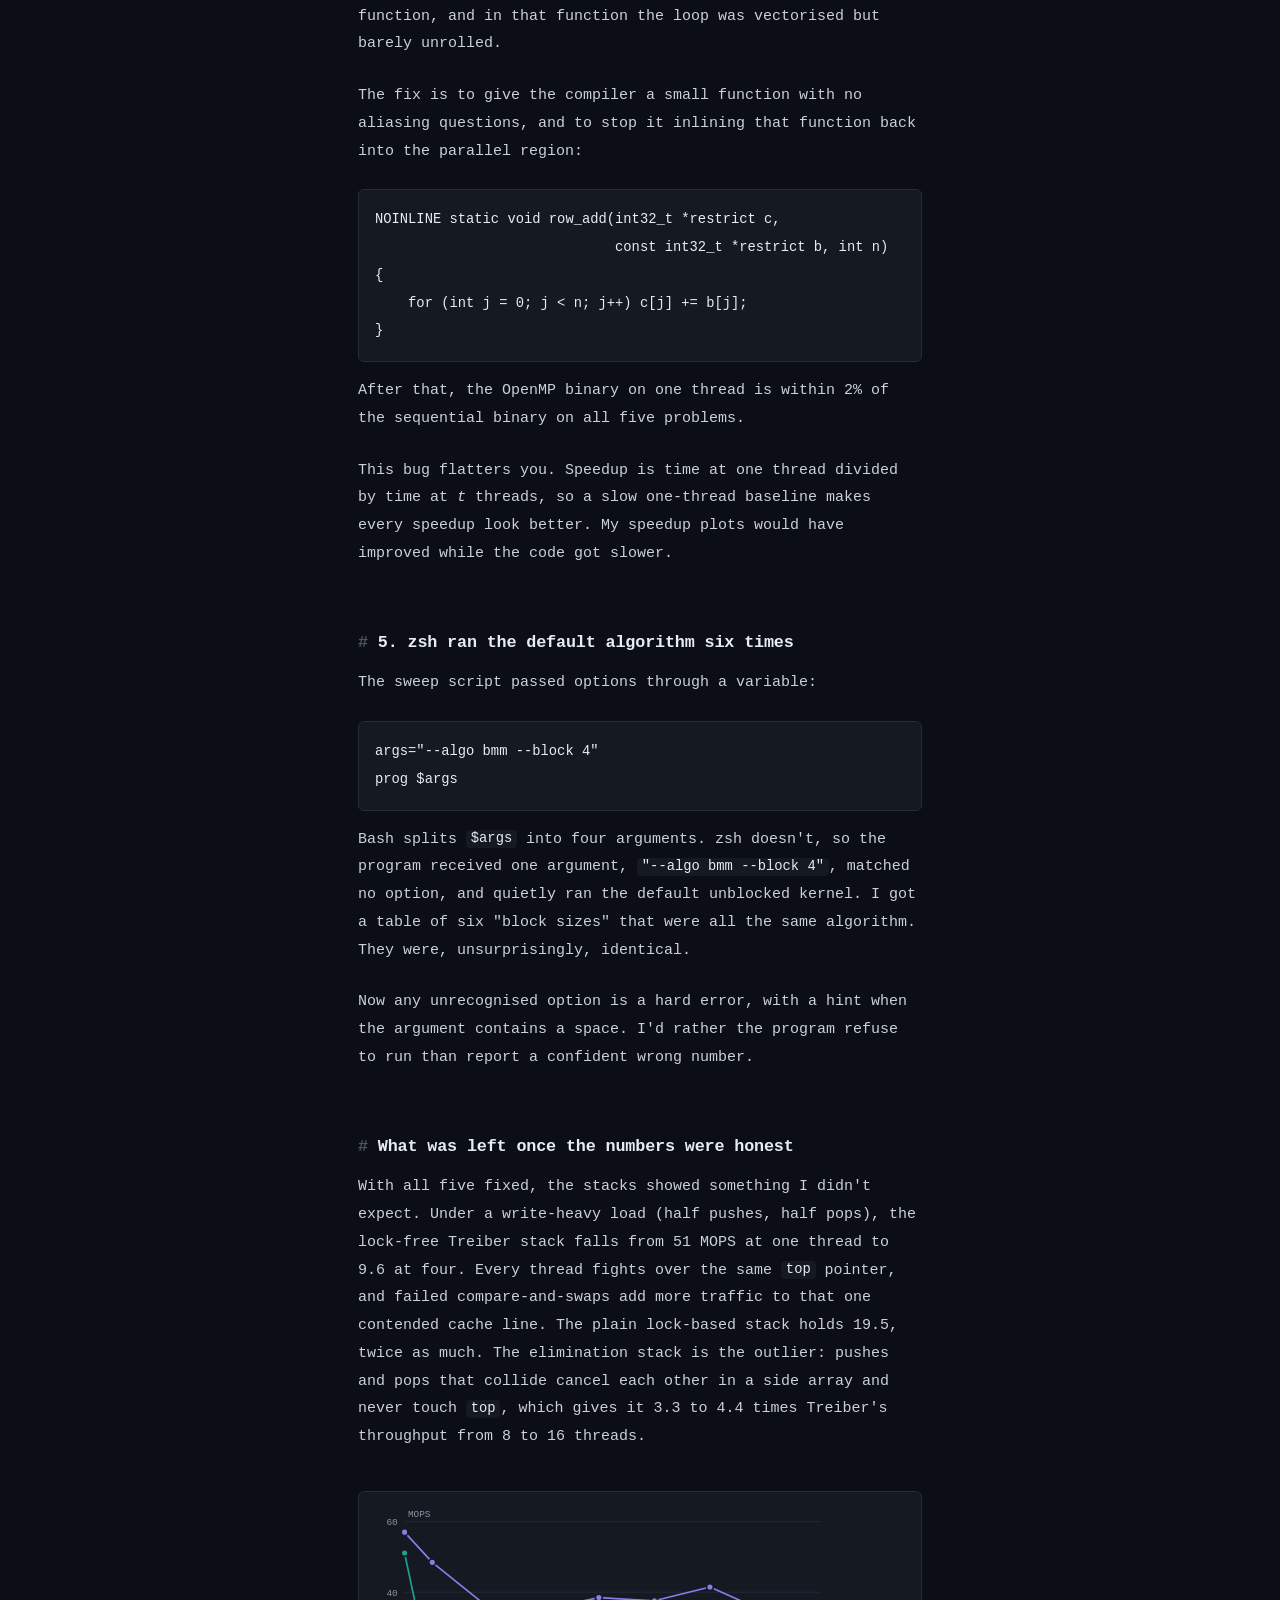
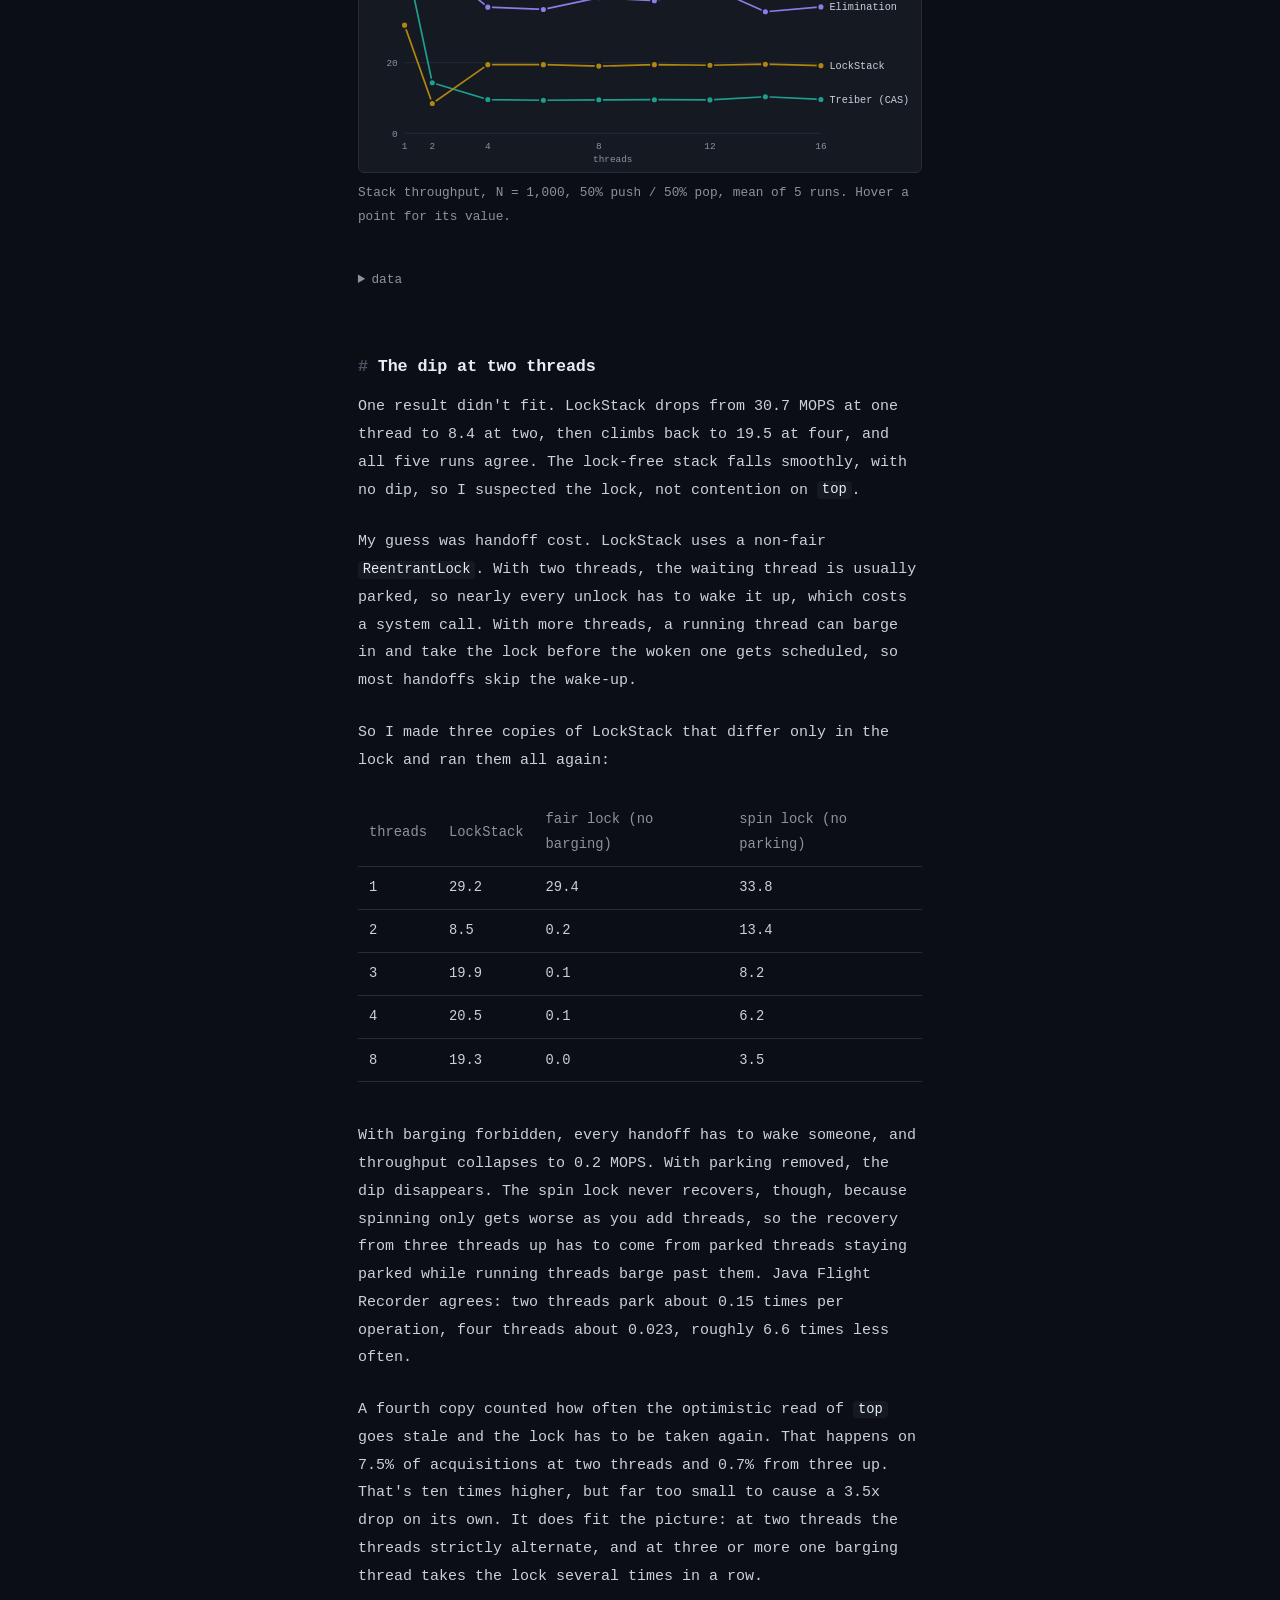
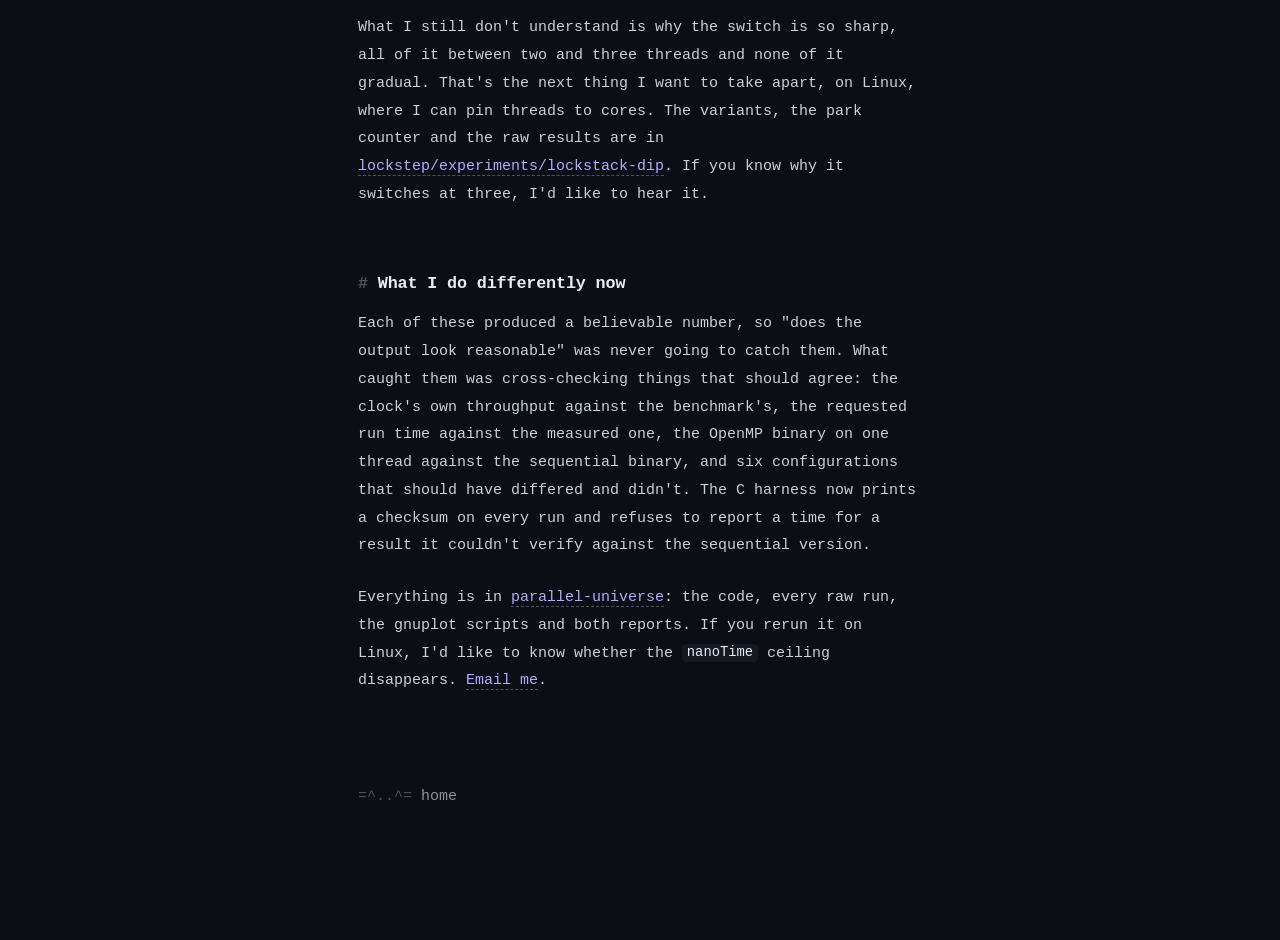
==== commit 655d76b0: "upgrade" ====
--- a/writing/benchmarks-lied/index.html
+++ b/writing/benchmarks-lied/index.html
@@ -133,7 +133,21 @@
 <tr><td>16</td><td>9.6</td><td>19.2</td><td>35.8</td></tr>
 </table>
 </details>
-<p>One thing I can't explain yet: LockStack drops to 8.4 MOPS at two threads and climbs back to 19.5 at four, and all five runs agree. I haven't worked out why. If you know, I'd like to hear it.</p>
+<h2>The dip at two threads</h2>
+<p>One result didn't fit. LockStack drops from 30.7 MOPS at one thread to 8.4 at two, then climbs back to 19.5 at four, and all five runs agree. The lock-free stack falls smoothly, with no dip, so I suspected the lock, not contention on <code>top</code>.</p>
+<p>My guess was handoff cost. LockStack uses a non-fair <code>ReentrantLock</code>. With two threads, the waiting thread is usually parked, so nearly every unlock has to wake it up, which costs a system call. With more threads, a running thread can barge in and take the lock before the woken one gets scheduled, so most handoffs skip the wake-up.</p>
+<p>So I made three copies of LockStack that differ only in the lock and ran them all again:</p>
+<table>
+<tr><th>threads</th><th>LockStack</th><th>fair lock (no barging)</th><th>spin lock (no parking)</th></tr>
+<tr><td>1</td><td>29.2</td><td>29.4</td><td>33.8</td></tr>
+<tr><td>2</td><td>8.5</td><td>0.2</td><td>13.4</td></tr>
+<tr><td>3</td><td>19.9</td><td>0.1</td><td>8.2</td></tr>
+<tr><td>4</td><td>20.5</td><td>0.1</td><td>6.2</td></tr>
+<tr><td>8</td><td>19.3</td><td>0.0</td><td>3.5</td></tr>
+</table>
+<p>With barging forbidden, every handoff has to wake someone, and throughput collapses to 0.2 MOPS. With parking removed, the dip disappears. The spin lock never recovers, though, because spinning only gets worse as you add threads, so the recovery from three threads up has to come from parked threads staying parked while running threads barge past them. Java Flight Recorder agrees: two threads park about 0.15 times per operation, four threads about 0.023, roughly 6.6 times less often.</p>
+<p>A fourth copy counted how often the optimistic read of <code>top</code> goes stale and the lock has to be taken again. That happens on 7.5% of acquisitions at two threads and 0.7% from three up. That's ten times higher, but far too small to cause a 3.5x drop on its own. It does fit the picture: at two threads the threads strictly alternate, and at three or more one barging thread takes the lock several times in a row.</p>
+<p>What I still don't understand is why the switch is so sharp, all of it between two and three threads and none of it gradual. That's the next thing I want to take apart, on Linux, where I can pin threads to cores. The variants, the park counter and the raw results are in <a href="https://github.com/brightyorcerf/parallel-universe/tree/main/lockstep/experiments/lockstack-dip">lockstep/experiments/lockstack-dip</a>. If you know why it switches at three, I'd like to hear it.</p>
 
 <h2>What I do differently now</h2>
 <p>Each of these produced a believable number, so "does the output look reasonable" was never going to catch them. What caught them was cross-checking things that should agree: the clock's own throughput against the benchmark's, the requested run time against the measured one, the OpenMP binary on one thread against the sequential binary, and six configurations that should have differed and didn't. The C harness now prints a checksum on every run and refuses to report a time for a result it couldn't verify against the sequential version.</p>
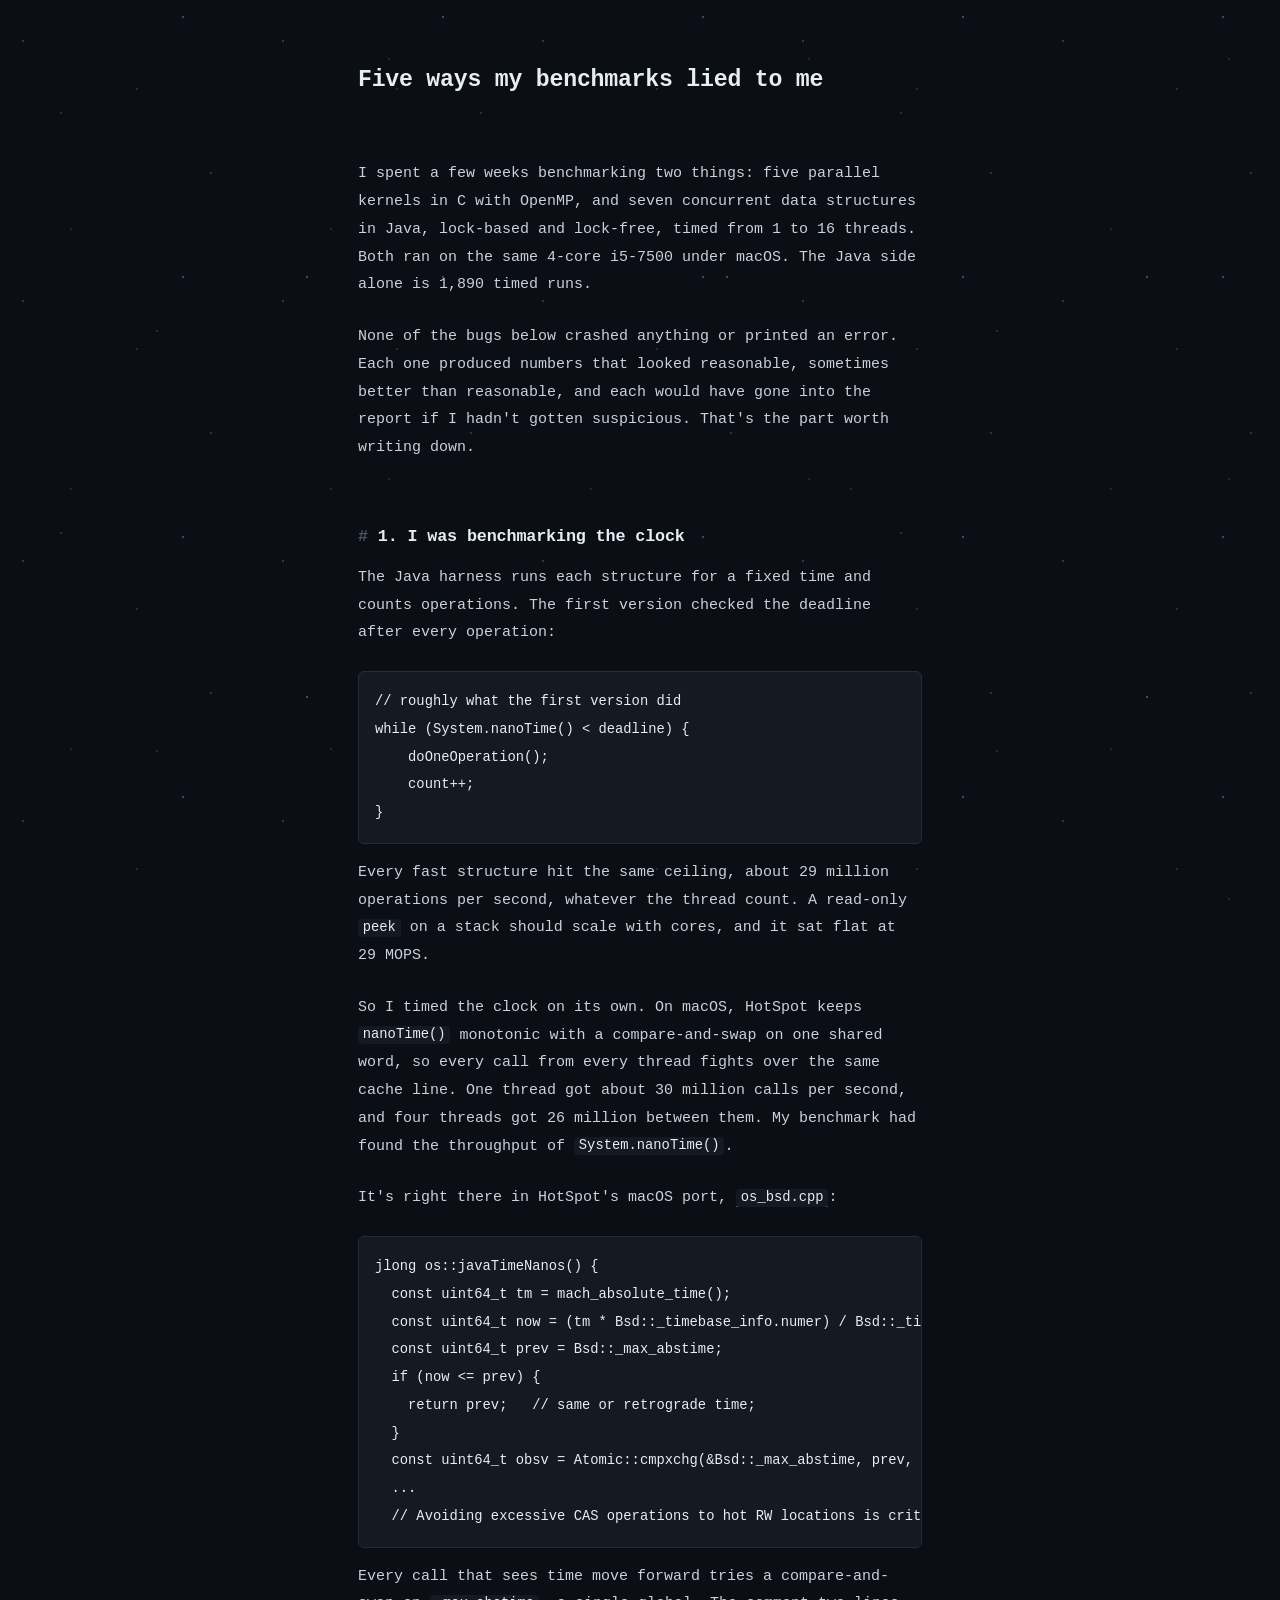
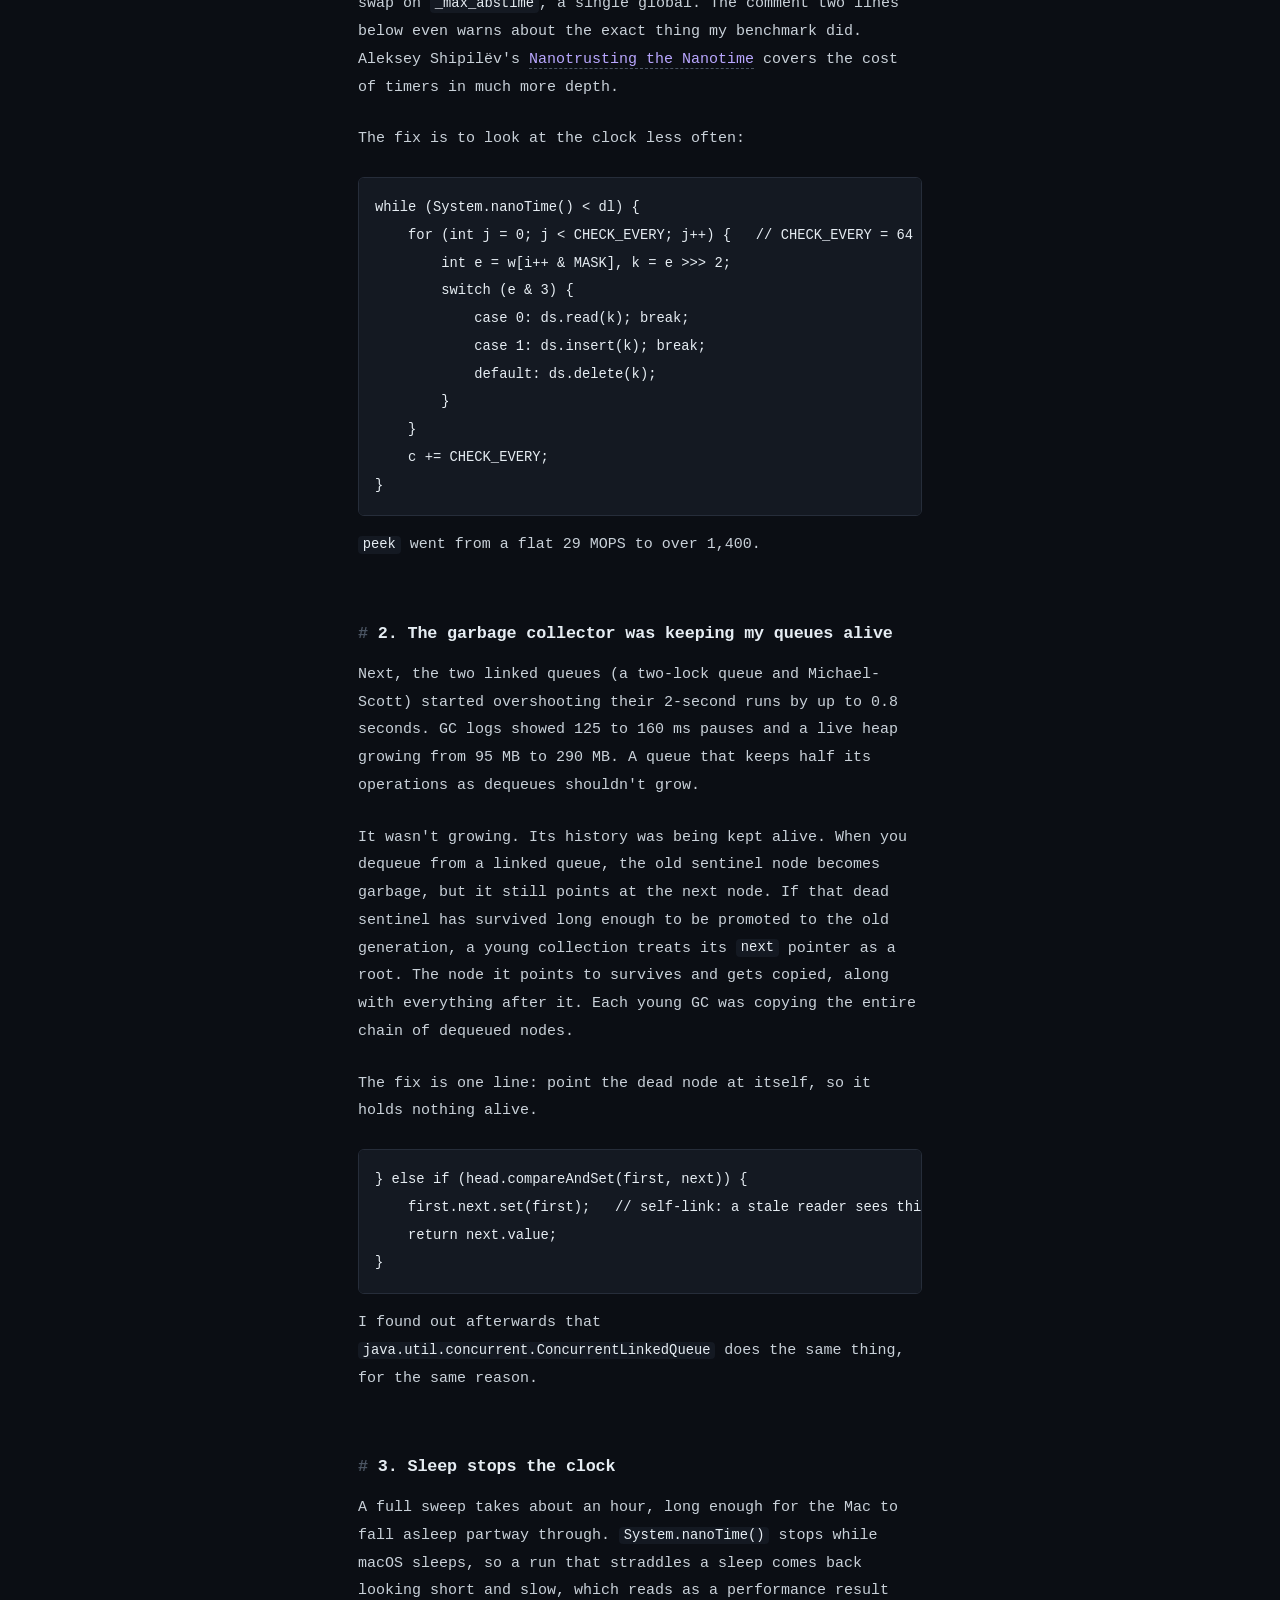
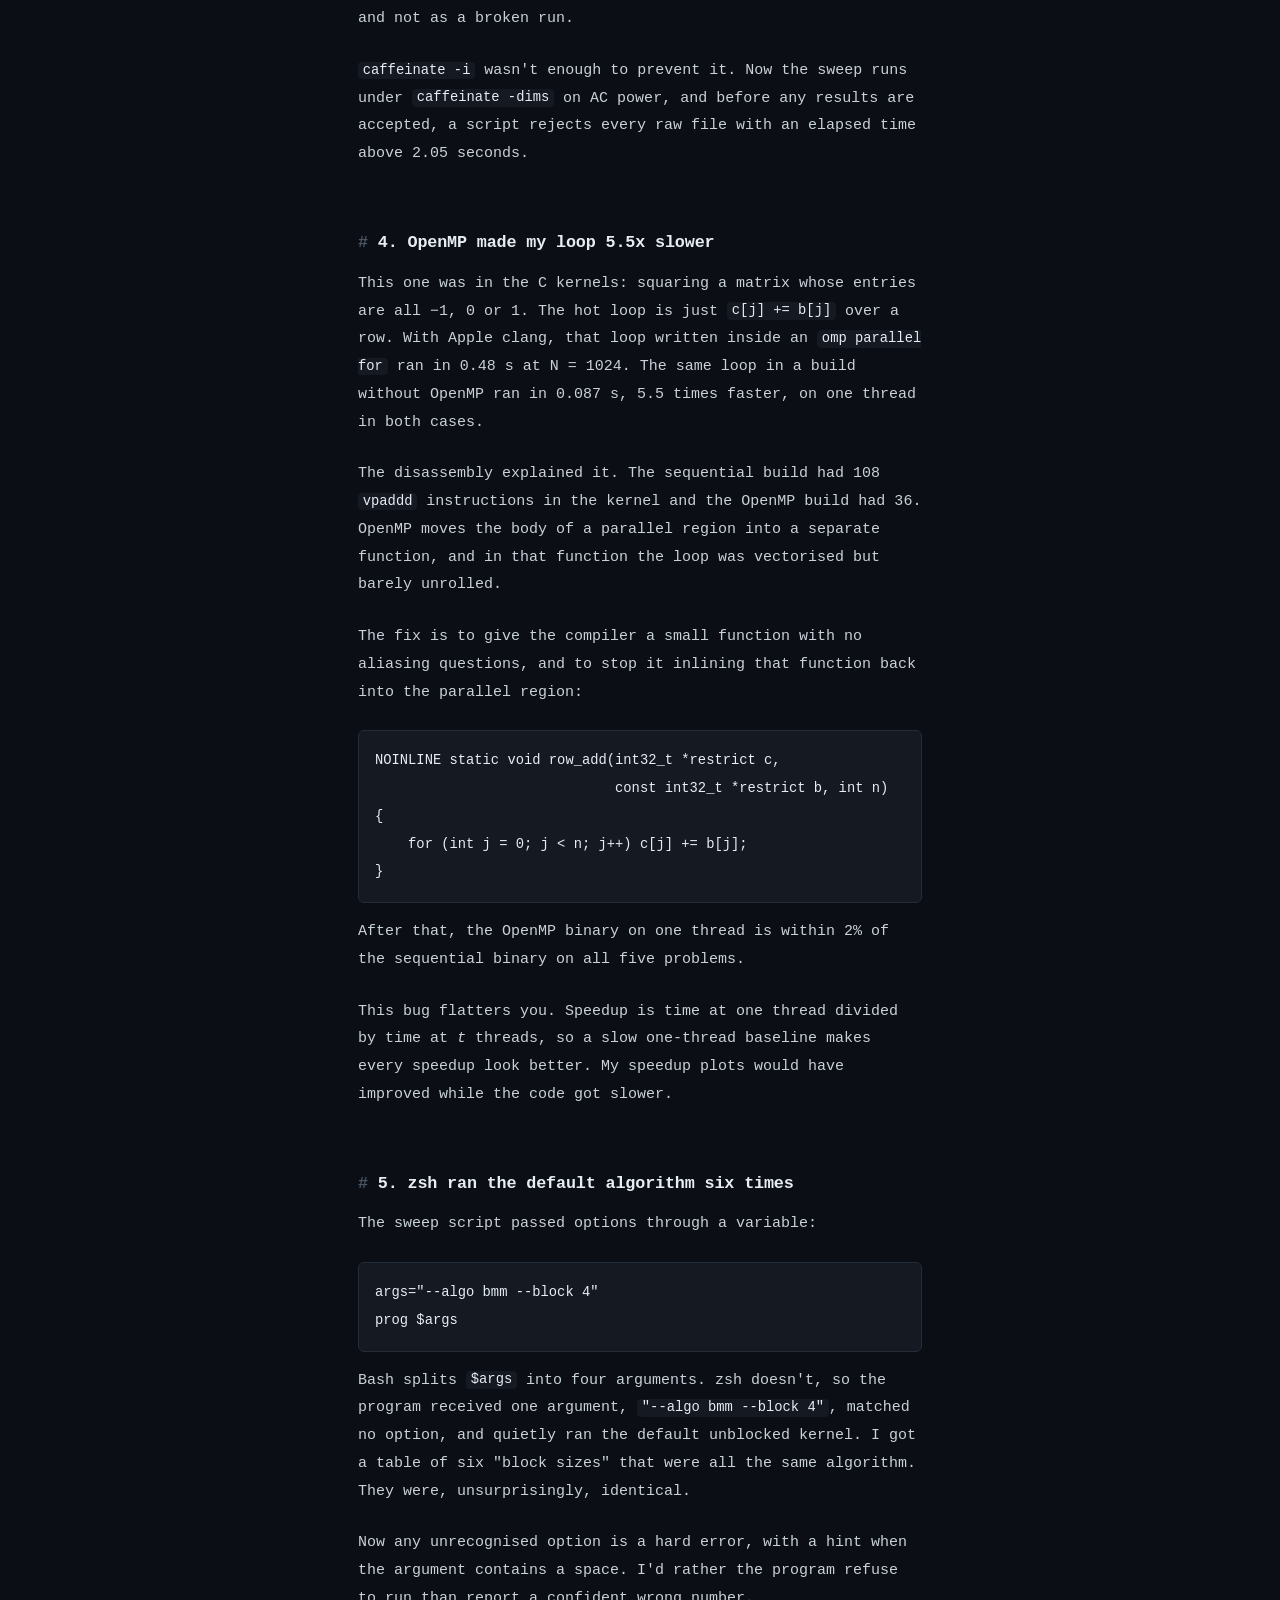
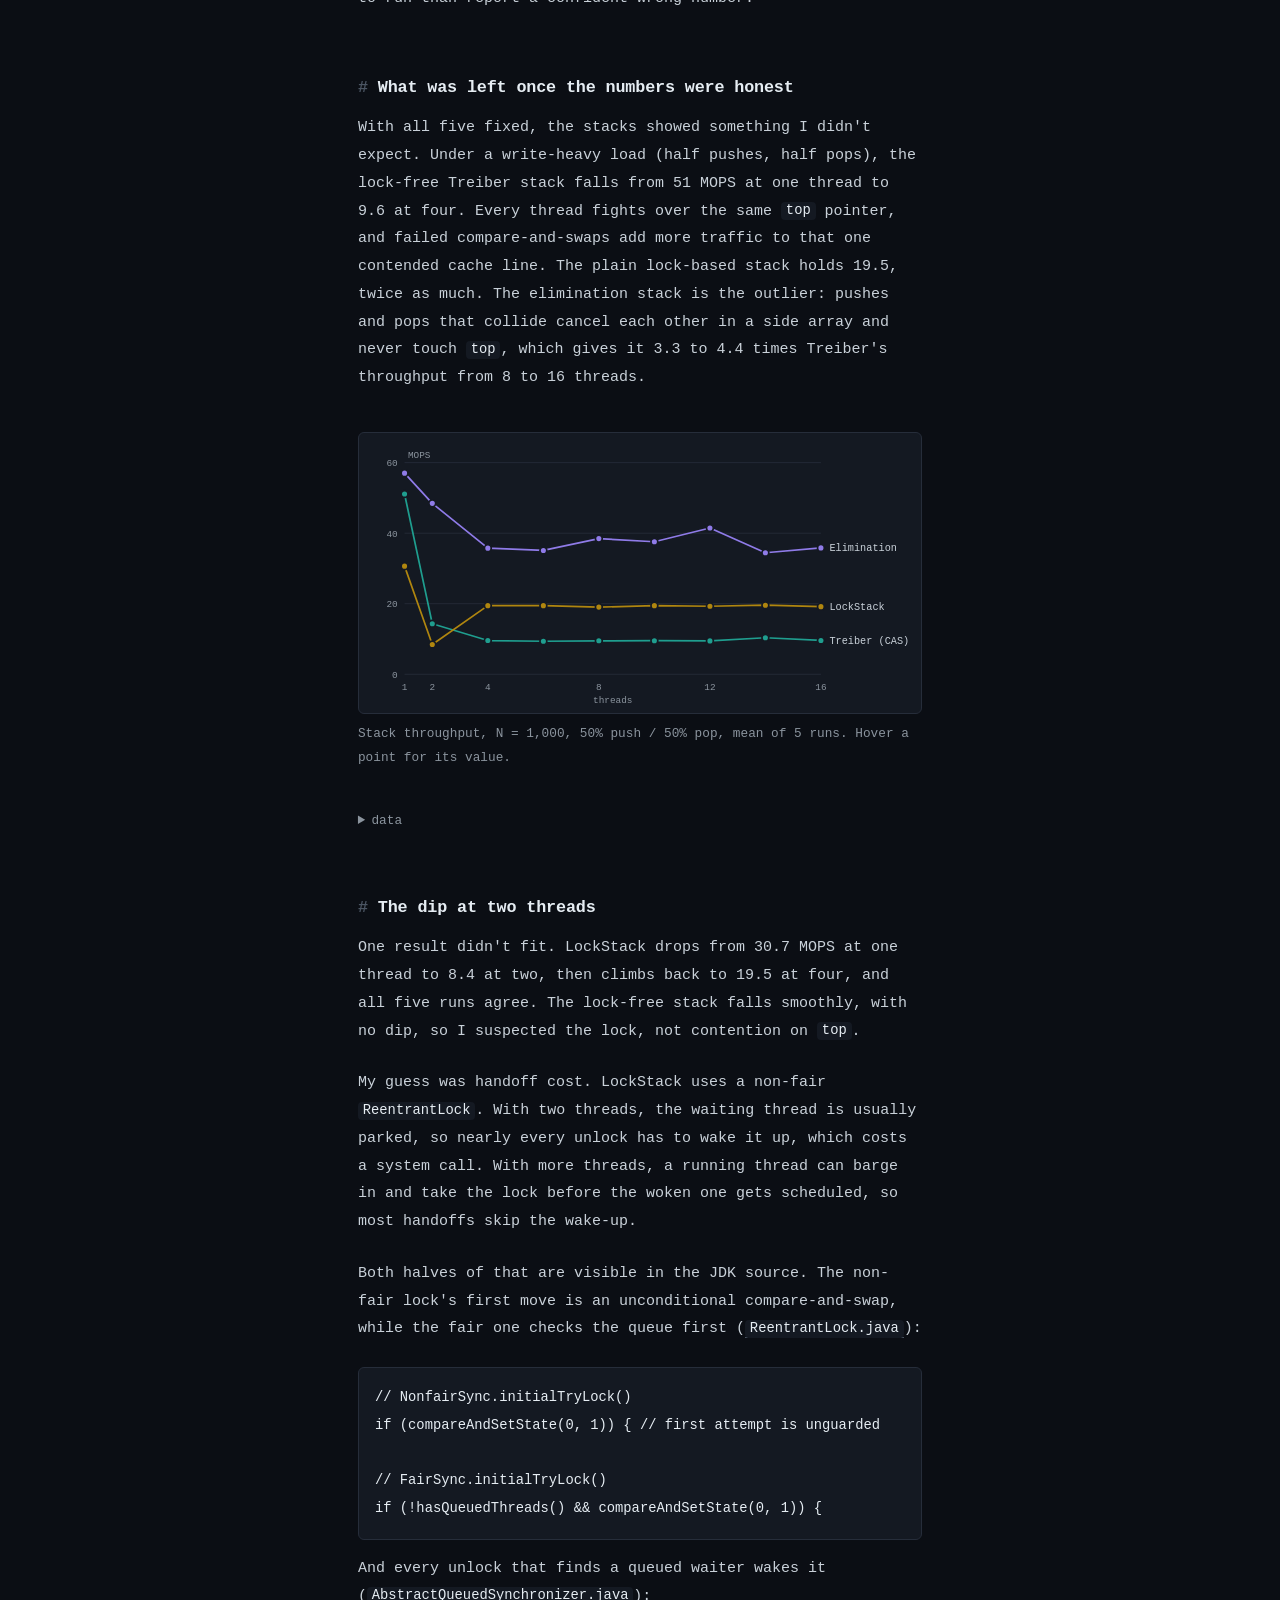
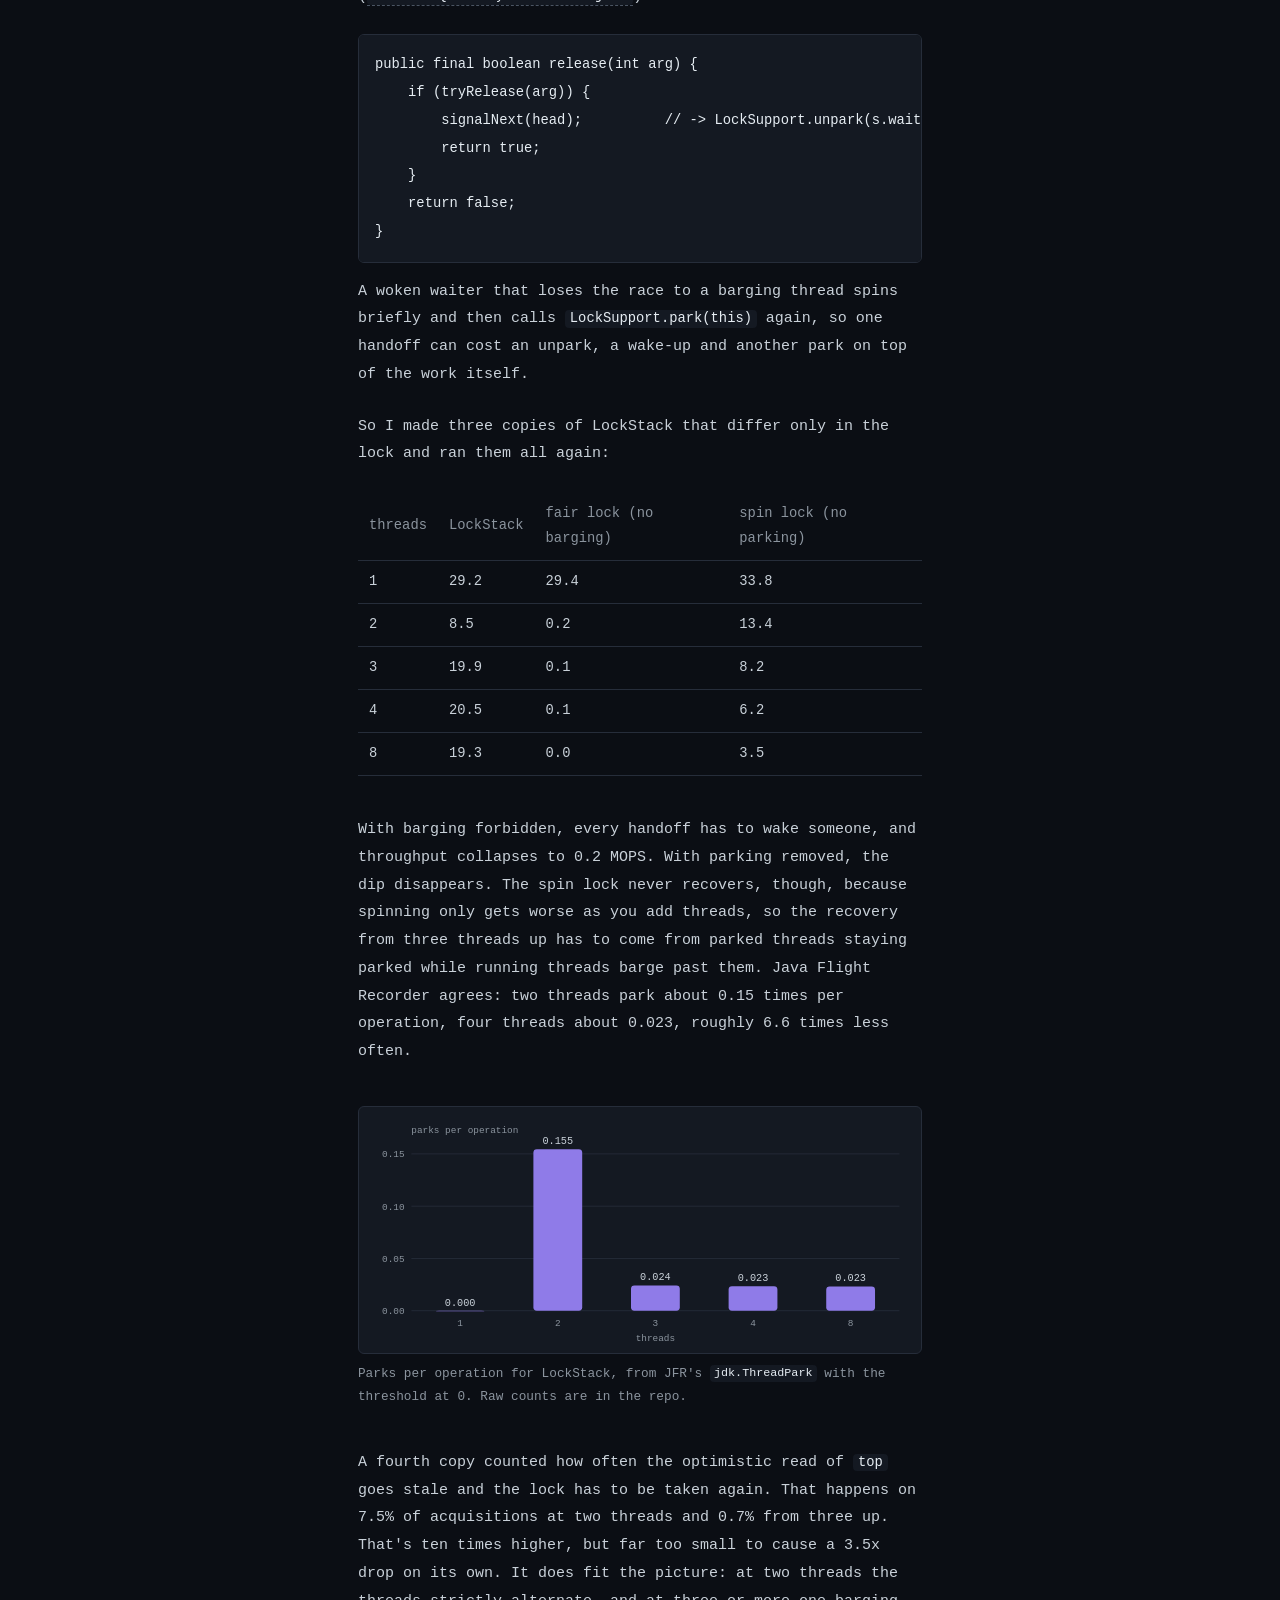
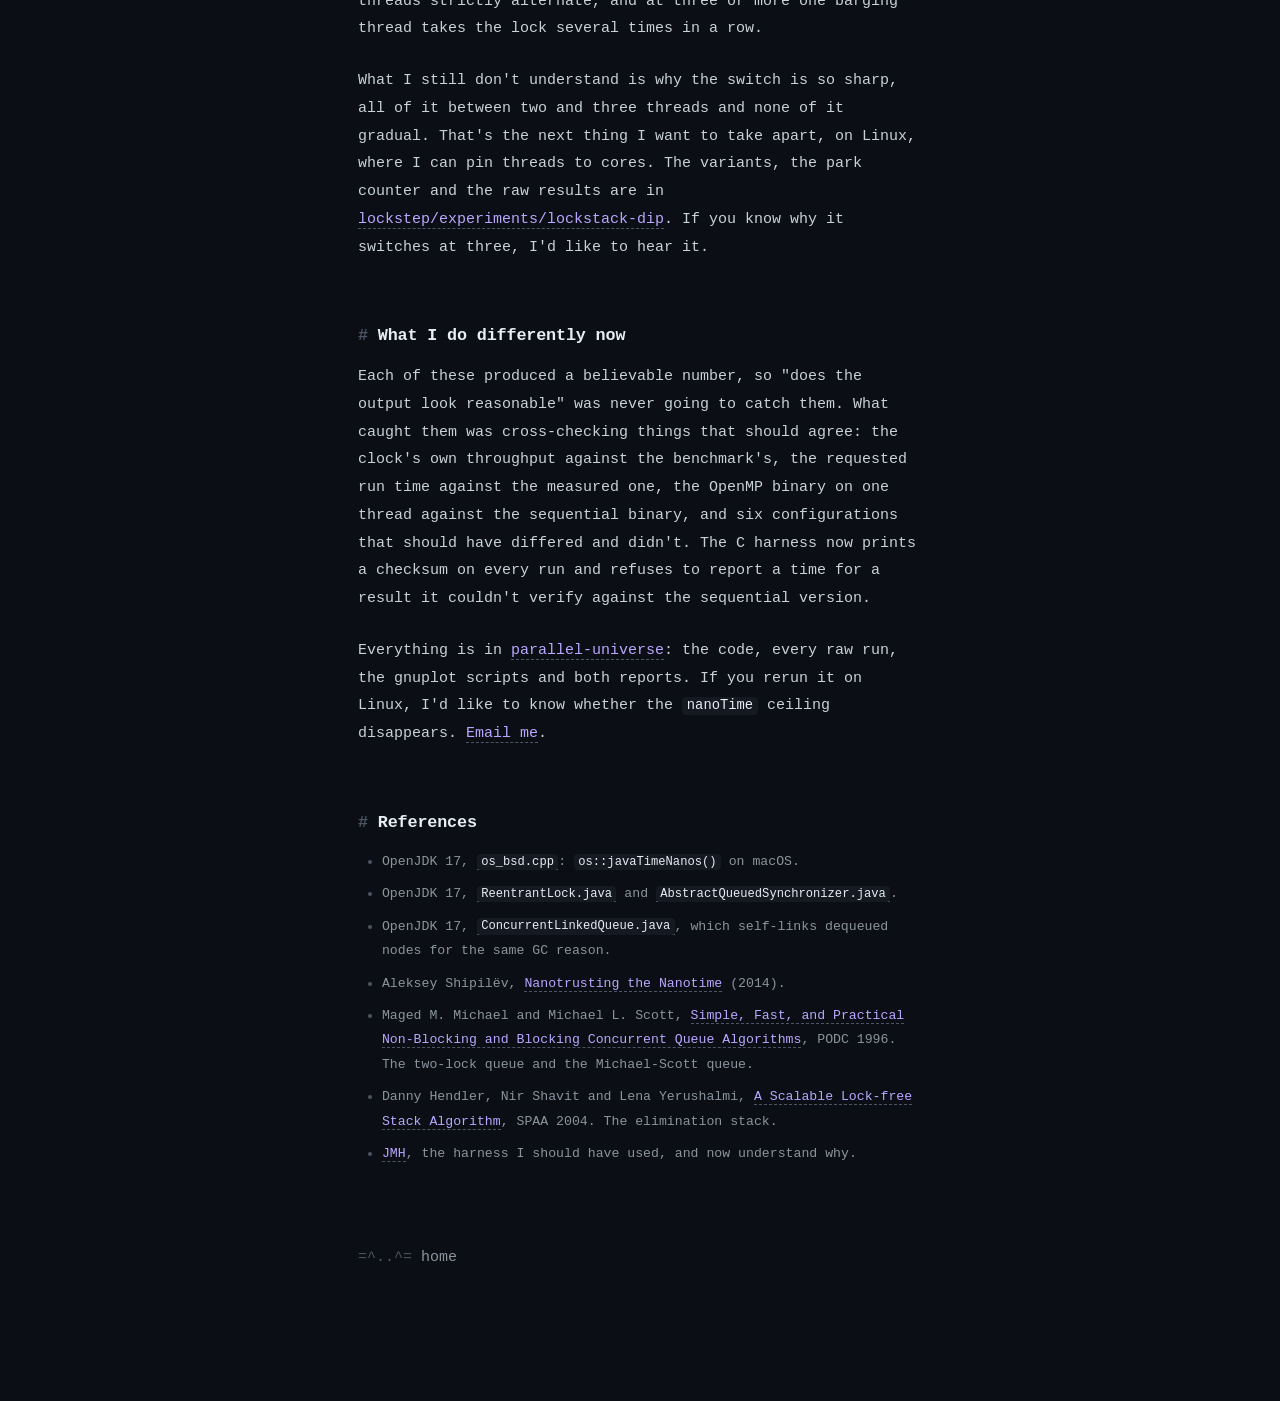
==== commit edf7ae65: "docs: add source quotes, figures and references to posts" ====
--- a/writing/benchmarks-lied/index.html
+++ b/writing/benchmarks-lied/index.html
@@ -21,6 +21,18 @@
 }</code></pre>
 <p>Every fast structure hit the same ceiling, about 29 million operations per second, whatever the thread count. A read-only <code>peek</code> on a stack should scale with cores, and it sat flat at 29 MOPS.</p>
 <p>So I timed the clock on its own. On macOS, HotSpot keeps <code>nanoTime()</code> monotonic with a compare-and-swap on one shared word, so every call from every thread fights over the same cache line. One thread got about 30 million calls per second, and four threads got 26 million between them. My benchmark had found the throughput of <code>System.nanoTime()</code>.</p>
+<p>It's right there in HotSpot's macOS port, <a href="https://github.com/openjdk/jdk17u/blob/master/src/hotspot/os/bsd/os_bsd.cpp"><code>os_bsd.cpp</code></a>:</p>
+<pre><code>jlong os::javaTimeNanos() {
+  const uint64_t tm = mach_absolute_time();
+  const uint64_t now = (tm * Bsd::_timebase_info.numer) / Bsd::_timebase_info.denom;
+  const uint64_t prev = Bsd::_max_abstime;
+  if (now &lt;= prev) {
+    return prev;   // same or retrograde time;
+  }
+  const uint64_t obsv = Atomic::cmpxchg(&amp;Bsd::_max_abstime, prev, now);
+  ...
+  // Avoiding excessive CAS operations to hot RW locations is critical.</code></pre>
+<p>Every call that sees time move forward tries a compare-and-swap on <code>_max_abstime</code>, a single global. The comment two lines below even warns about the exact thing my benchmark did. Aleksey Shipilëv's <a href="https://shipilev.net/blog/2014/nanotrusting-nanotime/">Nanotrusting the Nanotime</a> covers the cost of timers in much more depth.</p>
 <p>The fix is to look at the clock less often:</p>
 <pre><code>while (System.nanoTime() &lt; dl) {
     for (int j = 0; j &lt; CHECK_EVERY; j++) {   // CHECK_EVERY = 64
@@ -136,6 +148,21 @@
 <h2>The dip at two threads</h2>
 <p>One result didn't fit. LockStack drops from 30.7 MOPS at one thread to 8.4 at two, then climbs back to 19.5 at four, and all five runs agree. The lock-free stack falls smoothly, with no dip, so I suspected the lock, not contention on <code>top</code>.</p>
 <p>My guess was handoff cost. LockStack uses a non-fair <code>ReentrantLock</code>. With two threads, the waiting thread is usually parked, so nearly every unlock has to wake it up, which costs a system call. With more threads, a running thread can barge in and take the lock before the woken one gets scheduled, so most handoffs skip the wake-up.</p>
+<p>Both halves of that are visible in the JDK source. The non-fair lock's first move is an unconditional compare-and-swap, while the fair one checks the queue first (<a href="https://github.com/openjdk/jdk17u/blob/master/src/java.base/share/classes/java/util/concurrent/locks/ReentrantLock.java"><code>ReentrantLock.java</code></a>):</p>
+<pre><code>// NonfairSync.initialTryLock()
+if (compareAndSetState(0, 1)) { // first attempt is unguarded
+
+// FairSync.initialTryLock()
+if (!hasQueuedThreads() &amp;&amp; compareAndSetState(0, 1)) {</code></pre>
+<p>And every unlock that finds a queued waiter wakes it (<a href="https://github.com/openjdk/jdk17u/blob/master/src/java.base/share/classes/java/util/concurrent/locks/AbstractQueuedSynchronizer.java"><code>AbstractQueuedSynchronizer.java</code></a>):</p>
+<pre><code>public final boolean release(int arg) {
+    if (tryRelease(arg)) {
+        signalNext(head);          // -&gt; LockSupport.unpark(s.waiter)
+        return true;
+    }
+    return false;
+}</code></pre>
+<p>A woken waiter that loses the race to a barging thread spins briefly and then calls <code>LockSupport.park(this)</code> again, so one handoff can cost an unpark, a wake-up and another park on top of the work itself.</p>
 <p>So I made three copies of LockStack that differ only in the lock and ran them all again:</p>
 <table>
 <tr><th>threads</th><th>LockStack</th><th>fair lock (no barging)</th><th>spin lock (no parking)</th></tr>
@@ -146,12 +173,47 @@
 <tr><td>8</td><td>19.3</td><td>0.0</td><td>3.5</td></tr>
 </table>
 <p>With barging forbidden, every handoff has to wake someone, and throughput collapses to 0.2 MOPS. With parking removed, the dip disappears. The spin lock never recovers, though, because spinning only gets worse as you add threads, so the recovery from three threads up has to come from parked threads staying parked while running threads barge past them. Java Flight Recorder agrees: two threads park about 0.15 times per operation, four threads about 0.023, roughly 6.6 times less often.</p>
+<figure class="chart">
+<svg viewBox="0 0 640 260" role="img" aria-labelledby="t387"><title id="t387">Parks per operation by thread count, LockStack, from Java Flight Recorder</title>
+<line x1="52" x2="624" y1="220.0" y2="220.0" class="g"/><text x="44" y="224.0" text-anchor="end" class="ax">0.00</text>
+<line x1="52" x2="624" y1="158.8" y2="158.8" class="g"/><text x="44" y="162.8" text-anchor="end" class="ax">0.05</text>
+<line x1="52" x2="624" y1="97.5" y2="97.5" class="g"/><text x="44" y="101.5" text-anchor="end" class="ax">0.10</text>
+<line x1="52" x2="624" y1="36.2" y2="36.2" class="g"/><text x="44" y="40.2" text-anchor="end" class="ax">0.15</text>
+<rect x="80.6" y="220.0" width="57.2" height="0.5" rx="4" fill="#8f7be8"><title>1 threads: 0.0000 parks per operation (2 parks)</title></rect>
+<text x="109.2" y="214.0" text-anchor="middle" class="dl">0.000</text>
+<text x="109.2" y="238" text-anchor="middle" class="ax">1</text>
+<rect x="195.0" y="30.7" width="57.2" height="189.3" rx="4" fill="#8f7be8"><title>2 threads: 0.1545 parks per operation (2,076,532 parks)</title></rect>
+<text x="223.6" y="24.7" text-anchor="middle" class="dl">0.155</text>
+<text x="223.6" y="238" text-anchor="middle" class="ax">2</text>
+<rect x="309.4" y="190.4" width="57.2" height="29.6" rx="4" fill="#8f7be8"><title>3 threads: 0.0242 parks per operation (805,564 parks)</title></rect>
+<text x="338.0" y="184.4" text-anchor="middle" class="dl">0.024</text>
+<text x="338.0" y="238" text-anchor="middle" class="ax">3</text>
+<rect x="423.8" y="191.4" width="57.2" height="28.6" rx="4" fill="#8f7be8"><title>4 threads: 0.0233 parks per operation (768,919 parks)</title></rect>
+<text x="452.4" y="185.4" text-anchor="middle" class="dl">0.023</text>
+<text x="452.4" y="238" text-anchor="middle" class="ax">4</text>
+<rect x="538.2" y="191.6" width="57.2" height="28.4" rx="4" fill="#8f7be8"><title>8 threads: 0.0232 parks per operation (788,499 parks)</title></rect>
+<text x="566.8" y="185.6" text-anchor="middle" class="dl">0.023</text>
+<text x="566.8" y="238" text-anchor="middle" class="ax">8</text>
+<text x="338" y="256" text-anchor="middle" class="ax">threads</text>
+<text x="52" y="12" class="ax">parks per operation</text></svg>
+<figcaption>Parks per operation for LockStack, from JFR's <code>jdk.ThreadPark</code> with the threshold at 0. Raw counts are in the repo.</figcaption>
+</figure>
 <p>A fourth copy counted how often the optimistic read of <code>top</code> goes stale and the lock has to be taken again. That happens on 7.5% of acquisitions at two threads and 0.7% from three up. That's ten times higher, but far too small to cause a 3.5x drop on its own. It does fit the picture: at two threads the threads strictly alternate, and at three or more one barging thread takes the lock several times in a row.</p>
 <p>What I still don't understand is why the switch is so sharp, all of it between two and three threads and none of it gradual. That's the next thing I want to take apart, on Linux, where I can pin threads to cores. The variants, the park counter and the raw results are in <a href="https://github.com/brightyorcerf/parallel-universe/tree/main/lockstep/experiments/lockstack-dip">lockstep/experiments/lockstack-dip</a>. If you know why it switches at three, I'd like to hear it.</p>
 
 <h2>What I do differently now</h2>
 <p>Each of these produced a believable number, so "does the output look reasonable" was never going to catch them. What caught them was cross-checking things that should agree: the clock's own throughput against the benchmark's, the requested run time against the measured one, the OpenMP binary on one thread against the sequential binary, and six configurations that should have differed and didn't. The C harness now prints a checksum on every run and refuses to report a time for a result it couldn't verify against the sequential version.</p>
 <p>Everything is in <a href="https://github.com/brightyorcerf/parallel-universe">parallel-universe</a>: the code, every raw run, the gnuplot scripts and both reports. If you rerun it on Linux, I'd like to know whether the <code>nanoTime</code> ceiling disappears. <a href="mailto:thetejaansh@gmail.com">Email me</a>.</p>
+<h2>References</h2>
+<ul class="refs">
+<li>OpenJDK 17, <a href="https://github.com/openjdk/jdk17u/blob/master/src/hotspot/os/bsd/os_bsd.cpp"><code>os_bsd.cpp</code></a>: <code>os::javaTimeNanos()</code> on macOS.</li>
+<li>OpenJDK 17, <a href="https://github.com/openjdk/jdk17u/blob/master/src/java.base/share/classes/java/util/concurrent/locks/ReentrantLock.java"><code>ReentrantLock.java</code></a> and <a href="https://github.com/openjdk/jdk17u/blob/master/src/java.base/share/classes/java/util/concurrent/locks/AbstractQueuedSynchronizer.java"><code>AbstractQueuedSynchronizer.java</code></a>.</li>
+<li>OpenJDK 17, <a href="https://github.com/openjdk/jdk17u/blob/master/src/java.base/share/classes/java/util/concurrent/ConcurrentLinkedQueue.java"><code>ConcurrentLinkedQueue.java</code></a>, which self-links dequeued nodes for the same GC reason.</li>
+<li>Aleksey Shipilëv, <a href="https://shipilev.net/blog/2014/nanotrusting-nanotime/">Nanotrusting the Nanotime</a> (2014).</li>
+<li>Maged M. Michael and Michael L. Scott, <a href="https://www.cs.rochester.edu/u/scott/papers/1996_PODC_queues.pdf">Simple, Fast, and Practical Non-Blocking and Blocking Concurrent Queue Algorithms</a>, PODC 1996. The two-lock queue and the Michael-Scott queue.</li>
+<li>Danny Hendler, Nir Shavit and Lena Yerushalmi, <a href="https://people.csail.mit.edu/shanir/publications/Lock_Free.pdf">A Scalable Lock-free Stack Algorithm</a>, SPAA 2004. The elimination stack.</li>
+<li><a href="https://openjdk.org/projects/code-tools/jmh/">JMH</a>, the harness I should have used, and now understand why.</li>
+</ul>
 <a class="back" href="../../">home</a>
 </article></main>
 </body>
--- a/style.css
+++ b/style.css
@@ -79,6 +79,8 @@
 .chart circle:hover{r:6}
 figcaption{margin-top:var(--space-1);color:var(--quiet);font-size:.85em}
 details{margin:0 0 var(--space-3)}
+.refs{font-size:.88em;color:var(--quiet)}
+.refs li{margin-bottom:var(--space-1)}
 summary{cursor:pointer;color:var(--quiet);font-size:.85em}
 summary:hover{color:var(--star)}
 
